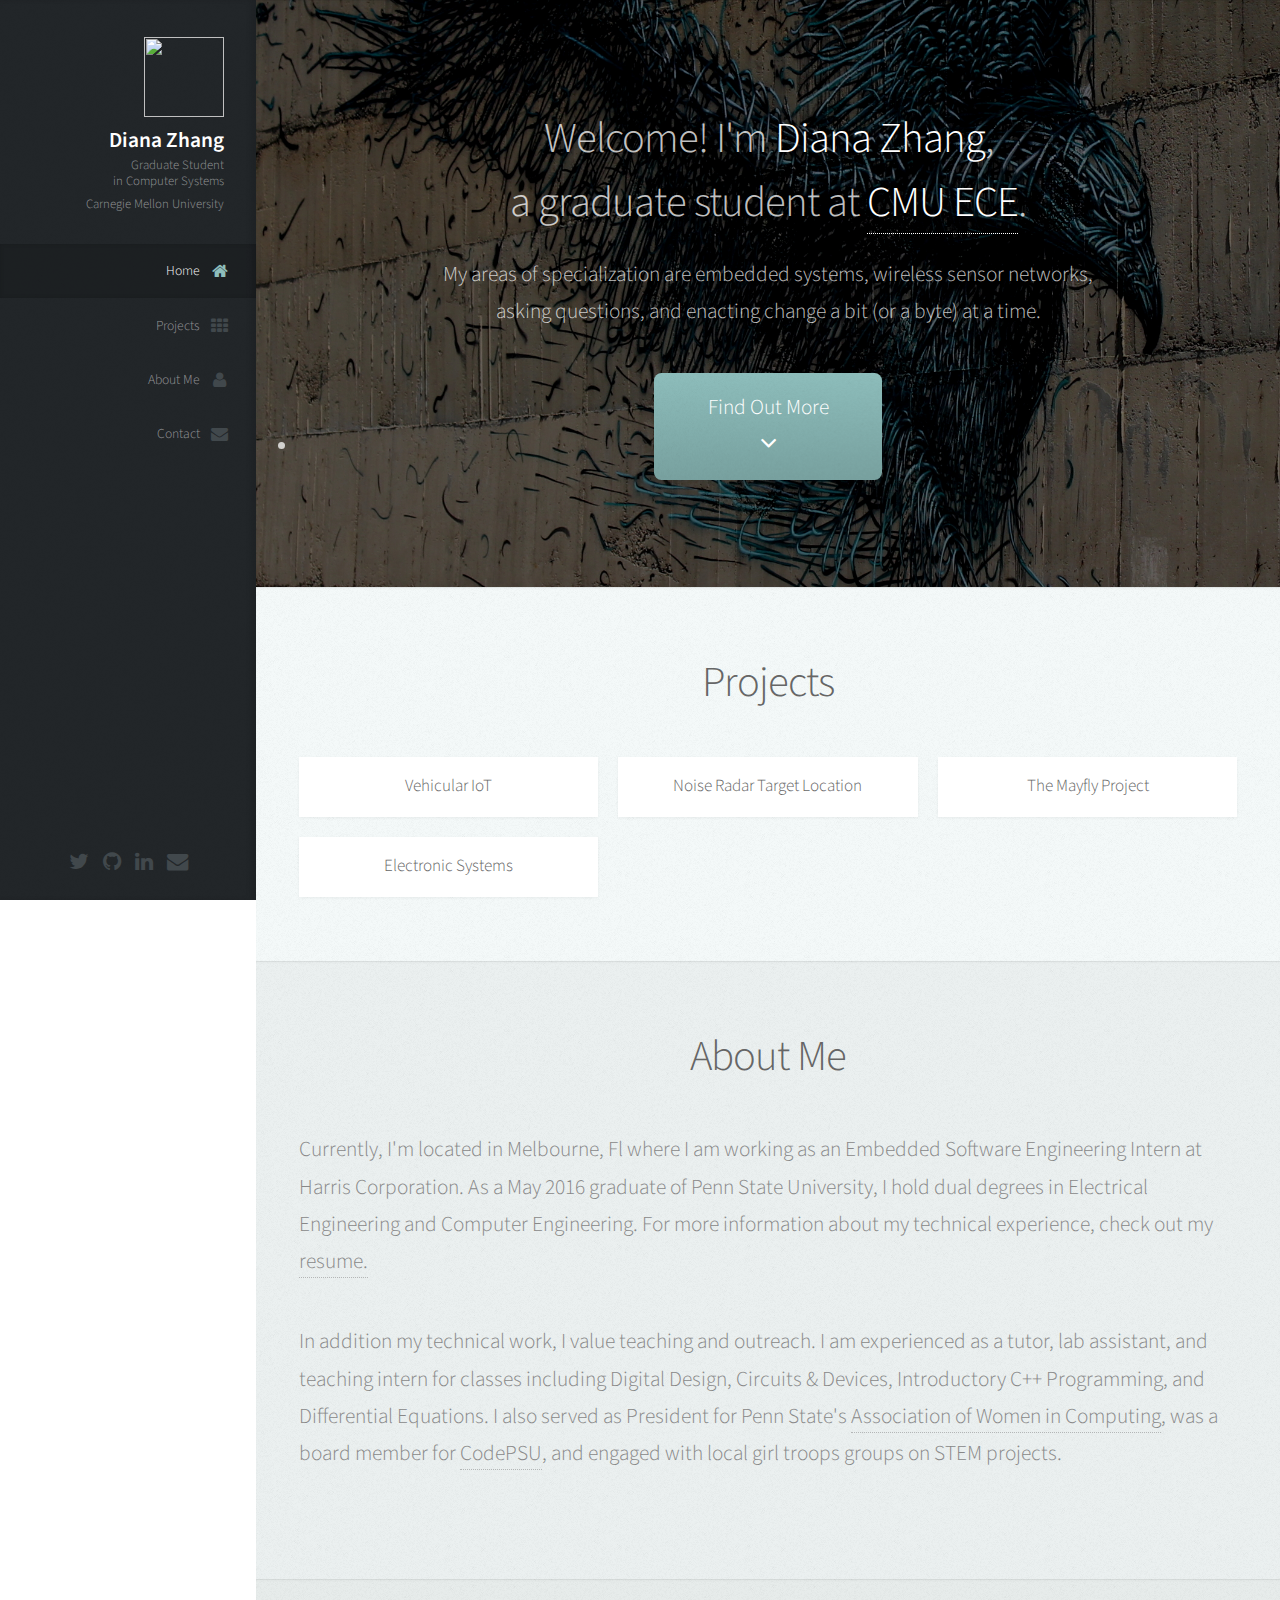
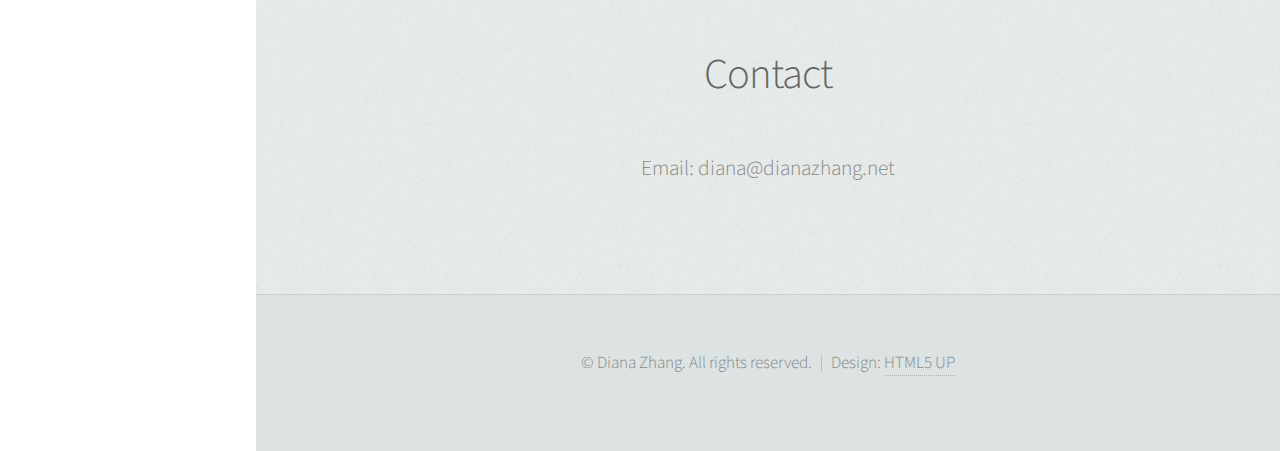
==== index.html @ 949a5dc4 "Left-aligns, fixed project menu bug." ====
<!DOCTYPE HTML>
<!--
	Prologue by HTML5 UP
	html5up.net | @n33co
	Free for personal and commercial use under the CCA 3.0 license (html5up.net/license)
-->
<html>
	<head>
		<title>Diana Zhang</title>
		<meta charset="utf-8" />
		<meta name="viewport" content="width=device-width, initial-scale=1" />
		<!--[if lte IE 8]><script src="assets/js/ie/html5shiv.js"></script><![endif]-->
		<link rel="stylesheet" href="assets/css/main.css" />
        <link rel='shortcut icon' href='favicon.ico' type='image/x-icon'/ >
		<!--[if lte IE 8]><link rel="stylesheet" href="assets/css/ie8.css" /><![endif]-->
		<!--[if lte IE 9]><link rel="stylesheet" href="assets/css/ie9.css" /><![endif]-->
	</head>
	<body>

		<!-- Header -->
			<div id="header">

				<div class="top">

					<!-- Logo -->
						<div id="logo">
							<span class="image avatar80"><img src="https://dl.dropboxusercontent.com/s/f0fou4e1k6vtm6d/      
                                avatar.png?dl=0" alt="" /></span>
							<h1 id="title">Diana Zhang</h1>
							<p>Graduate Student<br>in Computer Systems</p>
                            <p>Carnegie Mellon University</p>
						</div>

					<!-- Nav -->
						<nav id="nav">
							<!--

								Prologue's nav expects links in one of two formats:

								1. Hash link (scrolls to a different section within the page)

								   <li><a href="#foobar" id="foobar-link" class="icon fa-whatever-icon-you-want skel-layers-ignoreHref"><span class="label">Foobar</span></a></li>

								2. Standard link (sends the user to another page/site)

								   <li><a href="http://foobar.tld" id="foobar-link" class="icon fa-whatever-icon-you-want"><span class="label">Foobar</span></a></li>

							-->
							<ul>
								<li><a href="#top" id="top-link" class="skel-layers-ignoreHref">
                                    <span class="icon fa-home">Home</span></a></li>
								<li><a href="#projects" id="projects-link" class="skel-layers-ignoreHref">
                                    <span class="icon fa-th">Projects</span></a></li>
								<li><a href="#about" id="about-link" class="skel-layers-ignoreHref">
                                    <span class="icon fa-user">About Me</span></a></li>
								<li><a href="#contact" id="contact-link" class="skel-layers-ignoreHref">
                                    <span class="icon fa-envelope">Contact</span></a></li>
							</ul>
						</nav>

				</div>

				<div class="bottom">

					<!-- Social Icons -->
						<ul class="icons">
							<li><a href="https://twitter.com/zhangnette" class="icon fa-twitter">
                                <span class="label">Twitter</span></a></li>
							<li><a href="https://github.com/d95zhang" class="icon fa-github">
                                <span class="label">Github</span></a></li>
                            <li><a href="https://www.linkedin.com/in/diana-zhang-32b23068" class="icon fa-linkedin">
                                <span class="label">LinkedIn</span></a></li>
							<li><a href="mailto:diana@dianazhang.net" class="icon fa-envelope">
                                <span class="label">Email</span></a></li>
						</ul>

				</div>

			</div>

		<!-- Main -->
			<div id="main">

				<!-- Intro -->
					<section id="top" class="one dark cover">
						<div class="container">

							<header>
								<h2 class="alt">Welcome! I'm <strong>Diana Zhang</strong>,<br>
                                a graduate student at <a href="http://www.ece.cmu.edu/">CMU ECE</a>.</h2>
								<p>My areas of specialization are embedded systems, wireless sensor networks,<br>
                                asking questions, and enacting change a bit (or a byte) at a time.</p>
							</header>

							<footer>
								<li>
								<a href="#projects" class="button scrolly">Find Out More <br> <span class="icon fa-angle-down">
                                            </span> </a>
							</footer>

						</div>
					</section>

				<!-- Portfolio -->
					<section id="projects" class="two">
						<div class="container">

							<header>
								<h2>Projects</h2>
							</header>

							<div class="row">
								<div class="4u 12u$(mobile)">
									<article class="item">
										<a href="projects.html#VehicularIoT" class="image fit">
                                        <img src="https://dl.dropboxusercontent.com/s/acq4bq9bpv6w75b/luxury-black-car.jpg?dl=0" 
                                            alt="" /></a>
										<header>
											<h3>Vehicular IoT</h3>
										</header>
									</article>
									<article class="item">
										<a href="projects.html#ElecSystems" class="image fit">
                                        <img src="https://dl.dropboxusercontent.com/s/0jbxux5ge0t4c4t/computer-electronics.jpg?dl=0" 
                                            alt="" /></a>
										<header>
											<h3>Electronic Systems</h3>
										</header>
									</article>
								</div>
								<div class="4u 12u$(mobile)">
									<article class="item">
										<a href="projects.html#Radar" class="image fit">
                                        <img src="https://dl.dropboxusercontent.com/s/670x7xo3cf5ruzh/MIMO.PNG?dl=0" alt="" /></a>
										<header>
											<h3>Noise Radar Target Location</h3>
										</header>
									</article>
								</div>
								<div class="4u 12u$(mobile)">
									<article class="item">
										<a href="projects.html#Mayfly" class="image fit">
                                        <img src="https://dl.dropboxusercontent.com/s/jh57dhvp9ydpqen/MayflyBoard.png?dl=0" alt="" />
                                        </a>
										<header>
											<h3>The Mayfly Project</h3>
										</header>
									</article>
								</div>
							</div>

						</div>
					</section>

				<!-- About Me -->
					<section id="about" class="three">
						<div class="container">

							<header>
								<h2>About Me</h2>
							</header>

                            <!---a class="image featured" for full-sized image--->
							<img src="https://dl.dropboxusercontent.com/s/x7k61qcnso31v6y/P8.jpg?dl=0" alt="" 
                                witdth = "50%" align="right" style="PADDING-LEFT: 25px" style="PADDING-BOTTOM: 25px"/>

							<p align = "left">Currently, I'm located in Melbourne, Fl where I am working as an Embedded Software 
                                Engineering Intern at Harris Corporation. As a May 2016 graduate of Penn State University,
                                I hold dual degrees in Electrical Engineering and Computer Engineering. For more 
                                information about my technical experience, check out my 
                                <a href="resume.pdf"> resume. </a></p>

                            <p align = "left">In addition my technical work, I value teaching and outreach. I am experienced as
                                a tutor, lab assistant, and teaching intern for classes including Digital Design, 
                                Circuits & Devices, Introductory C++ Programming, and Differential Equations. I also
                                served as President for Penn State's <a href = "http://awc.cse.psu.edu/">Association of 
                                Women in Computing</a>, was a board member for <a href="http://codepsu.com/">CodePSU</a>, 
                                and engaged with local girl troops groups on STEM projects. </p>

						</div>
					</section>

				<!-- Contact -->
					<section id="contact" class="four">
						<div class="container">

							<header>
								<h2>Contact</h2>
							</header>

							<p>Email: diana@dianazhang.net

						</div>
					</section>

			</div>

		<!-- Footer -->
			<div id="footer">

				<!-- Copyright -->
					<ul class="copyright">
						<li>&copy; Diana Zhang. All rights reserved.</li><li>Design: <a href="http://html5up.net">HTML5 UP</a></li>
					</ul>

			</div>

		<!-- Scripts -->
			<script src="assets/js/jquery.min.js"></script>
			<script src="assets/js/jquery.scrolly.min.js"></script>
			<script src="assets/js/jquery.scrollzer.min.js"></script>
			<script src="assets/js/skel.min.js"></script>
			<script src="assets/js/util.js"></script>
			<!--[if lte IE 8]><script src="assets/js/ie/respond.min.js"></script><![endif]-->
			<script src="assets/js/main.js"></script>

	</body>
</html>
---- assets/css/main.css ----
@import url("font-awesome.min.css");
@import url("http://fonts.googleapis.com/css?family=Source+Sans+Pro:300,300italic,400,600");

/*
	Prologue by HTML5 UP
	html5up.net | @n33co
	Free for personal and commercial use under the CCA 3.0 license (html5up.net/license)
*/

/* Reset */

	html, body, div, span, applet, object, iframe, h1, h2, h3, h4, h5, h6, p, blockquote, pre, a, abbr, acronym, address, big, cite, code, del, dfn, em, img, ins, kbd, q, s, samp, small, strike, strong, sub, sup, tt, var, b, u, i, center, dl, dt, dd, ol, ul, li, fieldset, form, label, legend, table, caption, tbody, tfoot, thead, tr, th, td, article, aside, canvas, details, embed, figure, figcaption, footer, header, hgroup, menu, nav, output, ruby, section, summary, time, mark, audio, video {
		margin: 0;
		padding: 0;
		border: 0;
		font-size: 100%;
		font: inherit;
		vertical-align: baseline;
	}

	article, aside, details, figcaption, figure, footer, header, hgroup, menu, nav, section {
		display: block;
	}

	body {
		line-height: 1;
	}

	ol, ul {
		list-style: none;
	}

	blockquote, q {
		quotes: none;
	}

	blockquote:before, blockquote:after, q:before, q:after {
		content: '';
		content: none;
	}

	table {
		border-collapse: collapse;
		border-spacing: 0;
	}

	body {
		-webkit-text-size-adjust: none;
	}

/* Box Model */

	*, *:before, *:after {
		-moz-box-sizing: border-box;
		-webkit-box-sizing: border-box;
		box-sizing: border-box;
	}

/* Containers */

	.container {
		margin-left: auto;
		margin-right: auto;
	}

	.container.\31 25\25 {
		width: 100%;
		max-width: 1750px;
		min-width: 1400px;
	}

	.container.\37 5\25 {
		width: 1050px;
	}

	.container.\35 0\25 {
		width: 700px;
	}

	.container.\32 5\25 {
		width: 350px;
	}

	.container {
		width: 1400px;
	}

	@media screen and (min-width: 961px) and (max-width: 1880px) {

		.container.\31 25\25 {
			width: 100%;
			max-width: 1500px;
			min-width: 1200px;
		}

		.container.\37 5\25 {
			width: 900px;
		}

		.container.\35 0\25 {
			width: 600px;
		}

		.container.\32 5\25 {
			width: 300px;
		}

		.container {
			width: 1200px;
		}

	}

	@media screen and (min-width: 961px) and (max-width: 1620px) {

		.container.\31 25\25 {
			width: 100%;
			max-width: 1200px;
			min-width: 960px;
		}

		.container.\37 5\25 {
			width: 720px;
		}

		.container.\35 0\25 {
			width: 480px;
		}

		.container.\32 5\25 {
			width: 240px;
		}

		.container {
			width: 960px;
		}

	}

	@media screen and (min-width: 961px) and (max-width: 1320px) {

		.container.\31 25\25 {
			width: 100%;
			max-width: 125%;
			min-width: 100%;
		}

		.container.\37 5\25 {
			width: 75%;
		}

		.container.\35 0\25 {
			width: 50%;
		}

		.container.\32 5\25 {
			width: 25%;
		}

		.container {
			width: 100%;
		}

	}

	@media screen and (max-width: 960px) {

		.container.\31 25\25 {
			width: 100%;
			max-width: 125%;
			min-width: 100%;
		}

		.container.\37 5\25 {
			width: 75%;
		}

		.container.\35 0\25 {
			width: 50%;
		}

		.container.\32 5\25 {
			width: 25%;
		}

		.container {
			width: 100%;
		}

	}

	@media screen and (max-width: 736px) {

		.container.\31 25\25 {
			width: 100%;
			max-width: 125%;
			min-width: 100%;
		}

		.container.\37 5\25 {
			width: 75%;
		}

		.container.\35 0\25 {
			width: 50%;
		}

		.container.\32 5\25 {
			width: 25%;
		}

		.container {
			width: 100% !important;
		}

	}

/* Grid */

	.row {
		border-bottom: solid 1px transparent;
		-moz-box-sizing: border-box;
		-webkit-box-sizing: border-box;
		box-sizing: border-box;
	}

	.row > * {
		float: left;
		-moz-box-sizing: border-box;
		-webkit-box-sizing: border-box;
		box-sizing: border-box;
	}

	.row:after, .row:before {
		content: '';
		display: block;
		clear: both;
		height: 0;
	}

	.row.uniform > * > :first-child {
		margin-top: 0;
	}

	.row.uniform > * > :last-child {
		margin-bottom: 0;
	}

	.row.\30 \25 > * {
		padding: 0px 0 0 0px;
	}

	.row.\30 \25 {
		margin: 0px 0 -1px 0px;
	}

	.row.uniform.\30 \25 > * {
		padding: 0px 0 0 0px;
	}

	.row.uniform.\30 \25 {
		margin: 0px 0 -1px 0px;
	}

	.row > * {
		padding: 40px 0 0 40px;
	}

	.row {
		margin: -40px 0 -1px -40px;
	}

	.row.uniform > * {
		padding: 40px 0 0 40px;
	}

	.row.uniform {
		margin: -40px 0 -1px -40px;
	}

	.row.\32 00\25 > * {
		padding: 80px 0 0 80px;
	}

	.row.\32 00\25 {
		margin: -80px 0 -1px -80px;
	}

	.row.uniform.\32 00\25 > * {
		padding: 80px 0 0 80px;
	}

	.row.uniform.\32 00\25 {
		margin: -80px 0 -1px -80px;
	}

	.row.\31 50\25 > * {
		padding: 60px 0 0 60px;
	}

	.row.\31 50\25 {
		margin: -60px 0 -1px -60px;
	}

	.row.uniform.\31 50\25 > * {
		padding: 60px 0 0 60px;
	}

	.row.uniform.\31 50\25 {
		margin: -60px 0 -1px -60px;
	}

	.row.\35 0\25 > * {
		padding: 20px 0 0 20px;
	}

	.row.\35 0\25 {
		margin: -20px 0 -1px -20px;
	}

	.row.uniform.\35 0\25 > * {
		padding: 20px 0 0 20px;
	}

	.row.uniform.\35 0\25 {
		margin: -20px 0 -1px -20px;
	}

	.row.\32 5\25 > * {
		padding: 10px 0 0 10px;
	}

	.row.\32 5\25 {
		margin: -10px 0 -1px -10px;
	}

	.row.uniform.\32 5\25 > * {
		padding: 10px 0 0 10px;
	}

	.row.uniform.\32 5\25 {
		margin: -10px 0 -1px -10px;
	}

	.\31 2u, .\31 2u\24 {
		width: 100%;
		clear: none;
		margin-left: 0;
	}

	.\31 1u, .\31 1u\24 {
		width: 91.6666666667%;
		clear: none;
		margin-left: 0;
	}

	.\31 0u, .\31 0u\24 {
		width: 83.3333333333%;
		clear: none;
		margin-left: 0;
	}

	.\39 u, .\39 u\24 {
		width: 75%;
		clear: none;
		margin-left: 0;
	}

	.\38 u, .\38 u\24 {
		width: 66.6666666667%;
		clear: none;
		margin-left: 0;
	}

	.\37 u, .\37 u\24 {
		width: 58.3333333333%;
		clear: none;
		margin-left: 0;
	}

	.\36 u, .\36 u\24 {
		width: 50%;
		clear: none;
		margin-left: 0;
	}

	.\35 u, .\35 u\24 {
		width: 41.6666666667%;
		clear: none;
		margin-left: 0;
	}

	.\34 u, .\34 u\24 {
		width: 33.3333333333%;
		clear: none;
		margin-left: 0;
	}

	.\33 u, .\33 u\24 {
		width: 25%;
		clear: none;
		margin-left: 0;
	}

	.\32 u, .\32 u\24 {
		width: 16.6666666667%;
		clear: none;
		margin-left: 0;
	}

	.\31 u, .\31 u\24 {
		width: 8.3333333333%;
		clear: none;
		margin-left: 0;
	}

	.\31 2u\24 + *,
	.\31 1u\24 + *,
	.\31 0u\24 + *,
	.\39 u\24 + *,
	.\38 u\24 + *,
	.\37 u\24 + *,
	.\36 u\24 + *,
	.\35 u\24 + *,
	.\34 u\24 + *,
	.\33 u\24 + *,
	.\32 u\24 + *,
	.\31 u\24 + * {
		clear: left;
	}

	.\-11u {
		margin-left: 91.66667%;
	}

	.\-10u {
		margin-left: 83.33333%;
	}

	.\-9u {
		margin-left: 75%;
	}

	.\-8u {
		margin-left: 66.66667%;
	}

	.\-7u {
		margin-left: 58.33333%;
	}

	.\-6u {
		margin-left: 50%;
	}

	.\-5u {
		margin-left: 41.66667%;
	}

	.\-4u {
		margin-left: 33.33333%;
	}

	.\-3u {
		margin-left: 25%;
	}

	.\-2u {
		margin-left: 16.66667%;
	}

	.\-1u {
		margin-left: 8.33333%;
	}

	@media screen and (min-width: 961px) and (max-width: 1880px) {

		.row > * {
			padding: 40px 0 0 40px;
		}

		.row {
			margin: -40px 0 -1px -40px;
		}

		.row.uniform > * {
			padding: 40px 0 0 40px;
		}

		.row.uniform {
			margin: -40px 0 -1px -40px;
		}

		.row.\32 00\25 > * {
			padding: 80px 0 0 80px;
		}

		.row.\32 00\25 {
			margin: -80px 0 -1px -80px;
		}

		.row.uniform.\32 00\25 > * {
			padding: 80px 0 0 80px;
		}

		.row.uniform.\32 00\25 {
			margin: -80px 0 -1px -80px;
		}

		.row.\31 50\25 > * {
			padding: 60px 0 0 60px;
		}

		.row.\31 50\25 {
			margin: -60px 0 -1px -60px;
		}

		.row.uniform.\31 50\25 > * {
			padding: 60px 0 0 60px;
		}

		.row.uniform.\31 50\25 {
			margin: -60px 0 -1px -60px;
		}

		.row.\35 0\25 > * {
			padding: 20px 0 0 20px;
		}

		.row.\35 0\25 {
			margin: -20px 0 -1px -20px;
		}

		.row.uniform.\35 0\25 > * {
			padding: 20px 0 0 20px;
		}

		.row.uniform.\35 0\25 {
			margin: -20px 0 -1px -20px;
		}

		.row.\32 5\25 > * {
			padding: 10px 0 0 10px;
		}

		.row.\32 5\25 {
			margin: -10px 0 -1px -10px;
		}

		.row.uniform.\32 5\25 > * {
			padding: 10px 0 0 10px;
		}

		.row.uniform.\32 5\25 {
			margin: -10px 0 -1px -10px;
		}

		.\31 2u\28wide\29, .\31 2u\24\28wide\29 {
			width: 100%;
			clear: none;
			margin-left: 0;
		}

		.\31 1u\28wide\29, .\31 1u\24\28wide\29 {
			width: 91.6666666667%;
			clear: none;
			margin-left: 0;
		}

		.\31 0u\28wide\29, .\31 0u\24\28wide\29 {
			width: 83.3333333333%;
			clear: none;
			margin-left: 0;
		}

		.\39 u\28wide\29, .\39 u\24\28wide\29 {
			width: 75%;
			clear: none;
			margin-left: 0;
		}

		.\38 u\28wide\29, .\38 u\24\28wide\29 {
			width: 66.6666666667%;
			clear: none;
			margin-left: 0;
		}

		.\37 u\28wide\29, .\37 u\24\28wide\29 {
			width: 58.3333333333%;
			clear: none;
			margin-left: 0;
		}

		.\36 u\28wide\29, .\36 u\24\28wide\29 {
			width: 50%;
			clear: none;
			margin-left: 0;
		}

		.\35 u\28wide\29, .\35 u\24\28wide\29 {
			width: 41.6666666667%;
			clear: none;
			margin-left: 0;
		}

		.\34 u\28wide\29, .\34 u\24\28wide\29 {
			width: 33.3333333333%;
			clear: none;
			margin-left: 0;
		}

		.\33 u\28wide\29, .\33 u\24\28wide\29 {
			width: 25%;
			clear: none;
			margin-left: 0;
		}

		.\32 u\28wide\29, .\32 u\24\28wide\29 {
			width: 16.6666666667%;
			clear: none;
			margin-left: 0;
		}

		.\31 u\28wide\29, .\31 u\24\28wide\29 {
			width: 8.3333333333%;
			clear: none;
			margin-left: 0;
		}

		.\31 2u\24\28wide\29 + *,
		.\31 1u\24\28wide\29 + *,
		.\31 0u\24\28wide\29 + *,
		.\39 u\24\28wide\29 + *,
		.\38 u\24\28wide\29 + *,
		.\37 u\24\28wide\29 + *,
		.\36 u\24\28wide\29 + *,
		.\35 u\24\28wide\29 + *,
		.\34 u\24\28wide\29 + *,
		.\33 u\24\28wide\29 + *,
		.\32 u\24\28wide\29 + *,
		.\31 u\24\28wide\29 + * {
			clear: left;
		}

		.\-11u\28wide\29 {
			margin-left: 91.66667%;
		}

		.\-10u\28wide\29 {
			margin-left: 83.33333%;
		}

		.\-9u\28wide\29 {
			margin-left: 75%;
		}

		.\-8u\28wide\29 {
			margin-left: 66.66667%;
		}

		.\-7u\28wide\29 {
			margin-left: 58.33333%;
		}

		.\-6u\28wide\29 {
			margin-left: 50%;
		}

		.\-5u\28wide\29 {
			margin-left: 41.66667%;
		}

		.\-4u\28wide\29 {
			margin-left: 33.33333%;
		}

		.\-3u\28wide\29 {
			margin-left: 25%;
		}

		.\-2u\28wide\29 {
			margin-left: 16.66667%;
		}

		.\-1u\28wide\29 {
			margin-left: 8.33333%;
		}

	}

	@media screen and (min-width: 961px) and (max-width: 1620px) {

		.row > * {
			padding: 40px 0 0 40px;
		}

		.row {
			margin: -40px 0 -1px -40px;
		}

		.row.uniform > * {
			padding: 40px 0 0 40px;
		}

		.row.uniform {
			margin: -40px 0 -1px -40px;
		}

		.row.\32 00\25 > * {
			padding: 80px 0 0 80px;
		}

		.row.\32 00\25 {
			margin: -80px 0 -1px -80px;
		}

		.row.uniform.\32 00\25 > * {
			padding: 80px 0 0 80px;
		}

		.row.uniform.\32 00\25 {
			margin: -80px 0 -1px -80px;
		}

		.row.\31 50\25 > * {
			padding: 60px 0 0 60px;
		}

		.row.\31 50\25 {
			margin: -60px 0 -1px -60px;
		}

		.row.uniform.\31 50\25 > * {
			padding: 60px 0 0 60px;
		}

		.row.uniform.\31 50\25 {
			margin: -60px 0 -1px -60px;
		}

		.row.\35 0\25 > * {
			padding: 20px 0 0 20px;
		}

		.row.\35 0\25 {
			margin: -20px 0 -1px -20px;
		}

		.row.uniform.\35 0\25 > * {
			padding: 20px 0 0 20px;
		}

		.row.uniform.\35 0\25 {
			margin: -20px 0 -1px -20px;
		}

		.row.\32 5\25 > * {
			padding: 10px 0 0 10px;
		}

		.row.\32 5\25 {
			margin: -10px 0 -1px -10px;
		}

		.row.uniform.\32 5\25 > * {
			padding: 10px 0 0 10px;
		}

		.row.uniform.\32 5\25 {
			margin: -10px 0 -1px -10px;
		}

		.\31 2u\28normal\29, .\31 2u\24\28normal\29 {
			width: 100%;
			clear: none;
			margin-left: 0;
		}

		.\31 1u\28normal\29, .\31 1u\24\28normal\29 {
			width: 91.6666666667%;
			clear: none;
			margin-left: 0;
		}

		.\31 0u\28normal\29, .\31 0u\24\28normal\29 {
			width: 83.3333333333%;
			clear: none;
			margin-left: 0;
		}

		.\39 u\28normal\29, .\39 u\24\28normal\29 {
			width: 75%;
			clear: none;
			margin-left: 0;
		}

		.\38 u\28normal\29, .\38 u\24\28normal\29 {
			width: 66.6666666667%;
			clear: none;
			margin-left: 0;
		}

		.\37 u\28normal\29, .\37 u\24\28normal\29 {
			width: 58.3333333333%;
			clear: none;
			margin-left: 0;
		}

		.\36 u\28normal\29, .\36 u\24\28normal\29 {
			width: 50%;
			clear: none;
			margin-left: 0;
		}

		.\35 u\28normal\29, .\35 u\24\28normal\29 {
			width: 41.6666666667%;
			clear: none;
			margin-left: 0;
		}

		.\34 u\28normal\29, .\34 u\24\28normal\29 {
			width: 33.3333333333%;
			clear: none;
			margin-left: 0;
		}

		.\33 u\28normal\29, .\33 u\24\28normal\29 {
			width: 25%;
			clear: none;
			margin-left: 0;
		}

		.\32 u\28normal\29, .\32 u\24\28normal\29 {
			width: 16.6666666667%;
			clear: none;
			margin-left: 0;
		}

		.\31 u\28normal\29, .\31 u\24\28normal\29 {
			width: 8.3333333333%;
			clear: none;
			margin-left: 0;
		}

		.\31 2u\24\28normal\29 + *,
		.\31 1u\24\28normal\29 + *,
		.\31 0u\24\28normal\29 + *,
		.\39 u\24\28normal\29 + *,
		.\38 u\24\28normal\29 + *,
		.\37 u\24\28normal\29 + *,
		.\36 u\24\28normal\29 + *,
		.\35 u\24\28normal\29 + *,
		.\34 u\24\28normal\29 + *,
		.\33 u\24\28normal\29 + *,
		.\32 u\24\28normal\29 + *,
		.\31 u\24\28normal\29 + * {
			clear: left;
		}

		.\-11u\28normal\29 {
			margin-left: 91.66667%;
		}

		.\-10u\28normal\29 {
			margin-left: 83.33333%;
		}

		.\-9u\28normal\29 {
			margin-left: 75%;
		}

		.\-8u\28normal\29 {
			margin-left: 66.66667%;
		}

		.\-7u\28normal\29 {
			margin-left: 58.33333%;
		}

		.\-6u\28normal\29 {
			margin-left: 50%;
		}

		.\-5u\28normal\29 {
			margin-left: 41.66667%;
		}

		.\-4u\28normal\29 {
			margin-left: 33.33333%;
		}

		.\-3u\28normal\29 {
			margin-left: 25%;
		}

		.\-2u\28normal\29 {
			margin-left: 16.66667%;
		}

		.\-1u\28normal\29 {
			margin-left: 8.33333%;
		}

	}

	@media screen and (min-width: 961px) and (max-width: 1320px) {

		.row > * {
			padding: 20px 0 0 20px;
		}

		.row {
			margin: -20px 0 -1px -20px;
		}

		.row.uniform > * {
			padding: 20px 0 0 20px;
		}

		.row.uniform {
			margin: -20px 0 -1px -20px;
		}

		.row.\32 00\25 > * {
			padding: 40px 0 0 40px;
		}

		.row.\32 00\25 {
			margin: -40px 0 -1px -40px;
		}

		.row.uniform.\32 00\25 > * {
			padding: 40px 0 0 40px;
		}

		.row.uniform.\32 00\25 {
			margin: -40px 0 -1px -40px;
		}

		.row.\31 50\25 > * {
			padding: 30px 0 0 30px;
		}

		.row.\31 50\25 {
			margin: -30px 0 -1px -30px;
		}

		.row.uniform.\31 50\25 > * {
			padding: 30px 0 0 30px;
		}

		.row.uniform.\31 50\25 {
			margin: -30px 0 -1px -30px;
		}

		.row.\35 0\25 > * {
			padding: 10px 0 0 10px;
		}

		.row.\35 0\25 {
			margin: -10px 0 -1px -10px;
		}

		.row.uniform.\35 0\25 > * {
			padding: 10px 0 0 10px;
		}

		.row.uniform.\35 0\25 {
			margin: -10px 0 -1px -10px;
		}

		.row.\32 5\25 > * {
			padding: 5px 0 0 5px;
		}

		.row.\32 5\25 {
			margin: -5px 0 -1px -5px;
		}

		.row.uniform.\32 5\25 > * {
			padding: 5px 0 0 5px;
		}

		.row.uniform.\32 5\25 {
			margin: -5px 0 -1px -5px;
		}

		.\31 2u\28narrow\29, .\31 2u\24\28narrow\29 {
			width: 100%;
			clear: none;
			margin-left: 0;
		}

		.\31 1u\28narrow\29, .\31 1u\24\28narrow\29 {
			width: 91.6666666667%;
			clear: none;
			margin-left: 0;
		}

		.\31 0u\28narrow\29, .\31 0u\24\28narrow\29 {
			width: 83.3333333333%;
			clear: none;
			margin-left: 0;
		}

		.\39 u\28narrow\29, .\39 u\24\28narrow\29 {
			width: 75%;
			clear: none;
			margin-left: 0;
		}

		.\38 u\28narrow\29, .\38 u\24\28narrow\29 {
			width: 66.6666666667%;
			clear: none;
			margin-left: 0;
		}

		.\37 u\28narrow\29, .\37 u\24\28narrow\29 {
			width: 58.3333333333%;
			clear: none;
			margin-left: 0;
		}

		.\36 u\28narrow\29, .\36 u\24\28narrow\29 {
			width: 50%;
			clear: none;
			margin-left: 0;
		}

		.\35 u\28narrow\29, .\35 u\24\28narrow\29 {
			width: 41.6666666667%;
			clear: none;
			margin-left: 0;
		}

		.\34 u\28narrow\29, .\34 u\24\28narrow\29 {
			width: 33.3333333333%;
			clear: none;
			margin-left: 0;
		}

		.\33 u\28narrow\29, .\33 u\24\28narrow\29 {
			width: 25%;
			clear: none;
			margin-left: 0;
		}

		.\32 u\28narrow\29, .\32 u\24\28narrow\29 {
			width: 16.6666666667%;
			clear: none;
			margin-left: 0;
		}

		.\31 u\28narrow\29, .\31 u\24\28narrow\29 {
			width: 8.3333333333%;
			clear: none;
			margin-left: 0;
		}

		.\31 2u\24\28narrow\29 + *,
		.\31 1u\24\28narrow\29 + *,
		.\31 0u\24\28narrow\29 + *,
		.\39 u\24\28narrow\29 + *,
		.\38 u\24\28narrow\29 + *,
		.\37 u\24\28narrow\29 + *,
		.\36 u\24\28narrow\29 + *,
		.\35 u\24\28narrow\29 + *,
		.\34 u\24\28narrow\29 + *,
		.\33 u\24\28narrow\29 + *,
		.\32 u\24\28narrow\29 + *,
		.\31 u\24\28narrow\29 + * {
			clear: left;
		}

		.\-11u\28narrow\29 {
			margin-left: 91.66667%;
		}

		.\-10u\28narrow\29 {
			margin-left: 83.33333%;
		}

		.\-9u\28narrow\29 {
			margin-left: 75%;
		}

		.\-8u\28narrow\29 {
			margin-left: 66.66667%;
		}

		.\-7u\28narrow\29 {
			margin-left: 58.33333%;
		}

		.\-6u\28narrow\29 {
			margin-left: 50%;
		}

		.\-5u\28narrow\29 {
			margin-left: 41.66667%;
		}

		.\-4u\28narrow\29 {
			margin-left: 33.33333%;
		}

		.\-3u\28narrow\29 {
			margin-left: 25%;
		}

		.\-2u\28narrow\29 {
			margin-left: 16.66667%;
		}

		.\-1u\28narrow\29 {
			margin-left: 8.33333%;
		}

	}

	@media screen and (max-width: 960px) {

		.row > * {
			padding: 20px 0 0 20px;
		}

		.row {
			margin: -20px 0 -1px -20px;
		}

		.row.uniform > * {
			padding: 20px 0 0 20px;
		}

		.row.uniform {
			margin: -20px 0 -1px -20px;
		}

		.row.\32 00\25 > * {
			padding: 40px 0 0 40px;
		}

		.row.\32 00\25 {
			margin: -40px 0 -1px -40px;
		}

		.row.uniform.\32 00\25 > * {
			padding: 40px 0 0 40px;
		}

		.row.uniform.\32 00\25 {
			margin: -40px 0 -1px -40px;
		}

		.row.\31 50\25 > * {
			padding: 30px 0 0 30px;
		}

		.row.\31 50\25 {
			margin: -30px 0 -1px -30px;
		}

		.row.uniform.\31 50\25 > * {
			padding: 30px 0 0 30px;
		}

		.row.uniform.\31 50\25 {
			margin: -30px 0 -1px -30px;
		}

		.row.\35 0\25 > * {
			padding: 10px 0 0 10px;
		}

		.row.\35 0\25 {
			margin: -10px 0 -1px -10px;
		}

		.row.uniform.\35 0\25 > * {
			padding: 10px 0 0 10px;
		}

		.row.uniform.\35 0\25 {
			margin: -10px 0 -1px -10px;
		}

		.row.\32 5\25 > * {
			padding: 5px 0 0 5px;
		}

		.row.\32 5\25 {
			margin: -5px 0 -1px -5px;
		}

		.row.uniform.\32 5\25 > * {
			padding: 5px 0 0 5px;
		}

		.row.uniform.\32 5\25 {
			margin: -5px 0 -1px -5px;
		}

		.\31 2u\28narrower\29, .\31 2u\24\28narrower\29 {
			width: 100%;
			clear: none;
			margin-left: 0;
		}

		.\31 1u\28narrower\29, .\31 1u\24\28narrower\29 {
			width: 91.6666666667%;
			clear: none;
			margin-left: 0;
		}

		.\31 0u\28narrower\29, .\31 0u\24\28narrower\29 {
			width: 83.3333333333%;
			clear: none;
			margin-left: 0;
		}

		.\39 u\28narrower\29, .\39 u\24\28narrower\29 {
			width: 75%;
			clear: none;
			margin-left: 0;
		}

		.\38 u\28narrower\29, .\38 u\24\28narrower\29 {
			width: 66.6666666667%;
			clear: none;
			margin-left: 0;
		}

		.\37 u\28narrower\29, .\37 u\24\28narrower\29 {
			width: 58.3333333333%;
			clear: none;
			margin-left: 0;
		}

		.\36 u\28narrower\29, .\36 u\24\28narrower\29 {
			width: 50%;
			clear: none;
			margin-left: 0;
		}

		.\35 u\28narrower\29, .\35 u\24\28narrower\29 {
			width: 41.6666666667%;
			clear: none;
			margin-left: 0;
		}

		.\34 u\28narrower\29, .\34 u\24\28narrower\29 {
			width: 33.3333333333%;
			clear: none;
			margin-left: 0;
		}

		.\33 u\28narrower\29, .\33 u\24\28narrower\29 {
			width: 25%;
			clear: none;
			margin-left: 0;
		}

		.\32 u\28narrower\29, .\32 u\24\28narrower\29 {
			width: 16.6666666667%;
			clear: none;
			margin-left: 0;
		}

		.\31 u\28narrower\29, .\31 u\24\28narrower\29 {
			width: 8.3333333333%;
			clear: none;
			margin-left: 0;
		}

		.\31 2u\24\28narrower\29 + *,
		.\31 1u\24\28narrower\29 + *,
		.\31 0u\24\28narrower\29 + *,
		.\39 u\24\28narrower\29 + *,
		.\38 u\24\28narrower\29 + *,
		.\37 u\24\28narrower\29 + *,
		.\36 u\24\28narrower\29 + *,
		.\35 u\24\28narrower\29 + *,
		.\34 u\24\28narrower\29 + *,
		.\33 u\24\28narrower\29 + *,
		.\32 u\24\28narrower\29 + *,
		.\31 u\24\28narrower\29 + * {
			clear: left;
		}

		.\-11u\28narrower\29 {
			margin-left: 91.66667%;
		}

		.\-10u\28narrower\29 {
			margin-left: 83.33333%;
		}

		.\-9u\28narrower\29 {
			margin-left: 75%;
		}

		.\-8u\28narrower\29 {
			margin-left: 66.66667%;
		}

		.\-7u\28narrower\29 {
			margin-left: 58.33333%;
		}

		.\-6u\28narrower\29 {
			margin-left: 50%;
		}

		.\-5u\28narrower\29 {
			margin-left: 41.66667%;
		}

		.\-4u\28narrower\29 {
			margin-left: 33.33333%;
		}

		.\-3u\28narrower\29 {
			margin-left: 25%;
		}

		.\-2u\28narrower\29 {
			margin-left: 16.66667%;
		}

		.\-1u\28narrower\29 {
			margin-left: 8.33333%;
		}

	}

	@media screen and (max-width: 736px) {

		.row > * {
			padding: 20px 0 0 20px;
		}

		.row {
			margin: -20px 0 -1px -20px;
		}

		.row.uniform > * {
			padding: 20px 0 0 20px;
		}

		.row.uniform {
			margin: -20px 0 -1px -20px;
		}

		.row.\32 00\25 > * {
			padding: 40px 0 0 40px;
		}

		.row.\32 00\25 {
			margin: -40px 0 -1px -40px;
		}

		.row.uniform.\32 00\25 > * {
			padding: 40px 0 0 40px;
		}

		.row.uniform.\32 00\25 {
			margin: -40px 0 -1px -40px;
		}

		.row.\31 50\25 > * {
			padding: 30px 0 0 30px;
		}

		.row.\31 50\25 {
			margin: -30px 0 -1px -30px;
		}

		.row.uniform.\31 50\25 > * {
			padding: 30px 0 0 30px;
		}

		.row.uniform.\31 50\25 {
			margin: -30px 0 -1px -30px;
		}

		.row.\35 0\25 > * {
			padding: 10px 0 0 10px;
		}

		.row.\35 0\25 {
			margin: -10px 0 -1px -10px;
		}

		.row.uniform.\35 0\25 > * {
			padding: 10px 0 0 10px;
		}

		.row.uniform.\35 0\25 {
			margin: -10px 0 -1px -10px;
		}

		.row.\32 5\25 > * {
			padding: 5px 0 0 5px;
		}

		.row.\32 5\25 {
			margin: -5px 0 -1px -5px;
		}

		.row.uniform.\32 5\25 > * {
			padding: 5px 0 0 5px;
		}

		.row.uniform.\32 5\25 {
			margin: -5px 0 -1px -5px;
		}

		.\31 2u\28mobile\29, .\31 2u\24\28mobile\29 {
			width: 100%;
			clear: none;
			margin-left: 0;
		}

		.\31 1u\28mobile\29, .\31 1u\24\28mobile\29 {
			width: 91.6666666667%;
			clear: none;
			margin-left: 0;
		}

		.\31 0u\28mobile\29, .\31 0u\24\28mobile\29 {
			width: 83.3333333333%;
			clear: none;
			margin-left: 0;
		}

		.\39 u\28mobile\29, .\39 u\24\28mobile\29 {
			width: 75%;
			clear: none;
			margin-left: 0;
		}

		.\38 u\28mobile\29, .\38 u\24\28mobile\29 {
			width: 66.6666666667%;
			clear: none;
			margin-left: 0;
		}

		.\37 u\28mobile\29, .\37 u\24\28mobile\29 {
			width: 58.3333333333%;
			clear: none;
			margin-left: 0;
		}

		.\36 u\28mobile\29, .\36 u\24\28mobile\29 {
			width: 50%;
			clear: none;
			margin-left: 0;
		}

		.\35 u\28mobile\29, .\35 u\24\28mobile\29 {
			width: 41.6666666667%;
			clear: none;
			margin-left: 0;
		}

		.\34 u\28mobile\29, .\34 u\24\28mobile\29 {
			width: 33.3333333333%;
			clear: none;
			margin-left: 0;
		}

		.\33 u\28mobile\29, .\33 u\24\28mobile\29 {
			width: 25%;
			clear: none;
			margin-left: 0;
		}

		.\32 u\28mobile\29, .\32 u\24\28mobile\29 {
			width: 16.6666666667%;
			clear: none;
			margin-left: 0;
		}

		.\31 u\28mobile\29, .\31 u\24\28mobile\29 {
			width: 8.3333333333%;
			clear: none;
			margin-left: 0;
		}

		.\31 2u\24\28mobile\29 + *,
		.\31 1u\24\28mobile\29 + *,
		.\31 0u\24\28mobile\29 + *,
		.\39 u\24\28mobile\29 + *,
		.\38 u\24\28mobile\29 + *,
		.\37 u\24\28mobile\29 + *,
		.\36 u\24\28mobile\29 + *,
		.\35 u\24\28mobile\29 + *,
		.\34 u\24\28mobile\29 + *,
		.\33 u\24\28mobile\29 + *,
		.\32 u\24\28mobile\29 + *,
		.\31 u\24\28mobile\29 + * {
			clear: left;
		}

		.\-11u\28mobile\29 {
			margin-left: 91.66667%;
		}

		.\-10u\28mobile\29 {
			margin-left: 83.33333%;
		}

		.\-9u\28mobile\29 {
			margin-left: 75%;
		}

		.\-8u\28mobile\29 {
			margin-left: 66.66667%;
		}

		.\-7u\28mobile\29 {
			margin-left: 58.33333%;
		}

		.\-6u\28mobile\29 {
			margin-left: 50%;
		}

		.\-5u\28mobile\29 {
			margin-left: 41.66667%;
		}

		.\-4u\28mobile\29 {
			margin-left: 33.33333%;
		}

		.\-3u\28mobile\29 {
			margin-left: 25%;
		}

		.\-2u\28mobile\29 {
			margin-left: 16.66667%;
		}

		.\-1u\28mobile\29 {
			margin-left: 8.33333%;
		}

	}

/* Basic */

	body {
		background: #fff;
		font-family: 'Source Sans Pro', sans-serif;
		font-size: 19pt;
		font-weight: 300;
		line-height: 1.75em;
		color: #888;
	}

		body.is-loading * {
			-moz-transition: none !important;
			-webkit-transition: none !important;
			-ms-transition: none !important;
			transition: none !important;
			-moz-animation: none !important;
			-webkit-animation: none !important;
			-ms-animation: none !important;
			animation: none !important;
		}

	input, textarea, select {
		font-family: 'Source Sans Pro', sans-serif;
		font-size: 19pt;
		font-weight: 300;
		line-height: 1.75em;
		color: #888;
	}

	h1, h2, h3, h4, h5, h6 {
		font-weight: 300;
		color: #666;
		line-height: 1.5em;
	}

	h1 a, h2 a, h3 a, h4 a, h5 a, h6 a {
		color: inherit;
		text-decoration: none;
	}

		h1 a strong, h2 a strong, h3 a strong, h4 a strong, h5 a strong, h6 a strong {
			color: #333;
		}

	h2 {
		font-size: 2em;
		letter-spacing: -1px;
	}

		h2.alt {
			color: #888;
		}

			h2.alt strong {
				color: #666;
			}

	h3 {
		font-size: 1.5em;
	}

	header {
		margin: 0 0 2em 0;
	}

		header > p {
			margin: 1em 0 0 0;
		}

	footer {
		margin: 2em 0 0 0;
	}

	strong, b {
		font-weight: 300;
		color: #666;
	}

	em, i {
		font-style: italic;
	}

	a {
		text-decoration: none;
		color: inherit;
		border-bottom: dotted 1px rgba(128, 128, 128, 0.5);
		-moz-transition: color 0.35s ease-in-out, border-bottom-color 0.35s ease-in-out;
		-webkit-transition: color 0.35s ease-in-out, border-bottom-color 0.35s ease-in-out;
		-ms-transition: color 0.35s ease-in-out, border-bottom-color 0.35s ease-in-out;
		transition: color 0.35s ease-in-out, border-bottom-color 0.35s ease-in-out;
		outline: 0;
	}

		a:hover {
			color: #8ebebc;
			border-bottom-color: rgba(255, 255, 255, 0);
		}

	sub {
		position: relative;
		top: 0.5em;
		font-size: 0.8em;
	}

	sup {
		position: relative;
		top: -0.5em;
		font-size: 0.8em;
	}

	hr {
		border: 0;
		border-top: solid 1px #ddd;
	}

	blockquote {
		border-left: solid 0.5em #ddd;
		padding: 1em 0 1em 2em;
		font-style: italic;
	}

	p, ul, ol, dl, table {
		margin-bottom: 2em;
	}

	br.clear {
		clear: both;
	}

/* Sections/Article */

	section, article {
		margin-bottom: 3em;
	}

		section > :last-child,
		section > .container, section:last-child, article > :last-child,
		article > .container, article:last-child {
			margin-bottom: 0;
		}

		.row > section, .row > article {
			margin-bottom: 0;
		}

/* Image */

	.image {
		display: inline-block;
		border: 0;
	}

		.image img {
			display: block;
			width: 100%;
		}

		.image.avatar80 {
			width: 80px;
			height: 80px;
			background: rgba(255,255,255,0);
		}

			.image.avatar80 img {
				width: 80px;
				height: 80px;
			}

		.image.fit {
			display: block;
			width: 100%;
		}

		.image.featured {
			display: block;
			width: 100%;
			margin: 0 0 2em 0;
		}

		.image.left {
			float: left;
			margin: 0 2em 2em 0;
		}

		.image.centered {
			display: block;
			margin: 0 0 2em 0;
		}

			.image.centered img {
				margin: 0 auto;
				width: auto;
			}

/* List */

	ul.default {
		list-style: disc;
		padding-left: 1em;
	}

		ul.default li {
			padding-left: 0.5em;
		}

	ul.icons {
		cursor: default;
	}

		ul.icons li {
			display: inline-block;
		}

		ul.icons a {
			display: inline-block;
			width: 2em;
			height: 2em;
			line-height: 2em;
			text-align: center;
			border: 0;
		}

	ol.default {
		list-style: decimal;
		padding-left: 1.25em;
	}

		ol.default li {
			padding-left: 0.25em;
		}

/* Form */

	form label {
		display: block;
		text-align: left;
		margin-bottom: 0.5em;
	}

	form input[type="text"],
	form input[type="email"],
	form input[type="password"],
	form select,
	form textarea {
		position: relative;
		-webkit-appearance: none;
		display: block;
		border: 0;
		outline: 0;
		background: #fff;
		background: rgba(255, 255, 255, 0.75);
		width: 100%;
		border-radius: 0.35em;
		padding: 0.75em 1em 0.75em 1em;
		box-shadow: inset 0 0.1em 0.1em 0 rgba(0, 0, 0, 0.05);
		border: solid 1px rgba(0, 0, 0, 0.15);
		-moz-transition: all 0.35s ease-in-out;
		-webkit-transition: all 0.35s ease-in-out;
		-ms-transition: all 0.35s ease-in-out;
		transition: all 0.35s ease-in-out;
	}

		form input[type="text"]:focus,
		form input[type="email"]:focus,
		form input[type="password"]:focus,
		form select:focus,
		form textarea:focus {
			box-shadow: 0 0 2px 1px #8ebebc;
			background: #fff;
		}

	form input[type="text"],
	form input[type="email"],
	form input[type="password"],
	form select {
		line-height: 1.25em;
	}

	form textarea {
		min-height: 14em;
	}

	form .formerize-placeholder {
		color: #555 !important;
	}

	form ::-webkit-input-placeholder {
		color: #555 !important;
	}

	form :-moz-placeholder {
		color: #555 !important;
	}

	form ::-moz-placeholder {
		color: #555 !important;
	}

	form :-ms-input-placeholder {
		color: #555 !important;
	}

	form ::-moz-focus-inner {
		border: 0;
	}

/* Table */

	table {
		width: 100%;
	}

		table.default {
			width: 100%;
			text-align: left;
		}

			table.default tbody tr:nth-child(2n+2) {
				background: #f4f4f4;
			}

			table.default td {
				padding: 0.5em 1em 0.5em 1em;
			}

			table.default th {
				text-align: left;
				padding: 0.5em 1em 0.5em 1em;
				color: #fff;
				background: #222729 url("images/overlay.png");
			}

			table.default thead {
				background: #444;
				color: #fff;
			}

			table.default tfoot {
				background: #eee;
			}

/* Button */

	input[type="button"],
	input[type="submit"],
	input[type="reset"],
	button,
	.button {
		position: relative;
		display: inline-block;
		border-radius: 0.35em;
		color: #fff !important;
		text-decoration: none;
		padding: 0.75em 2.5em 0.75em 2.5em;
		background-color: #8ebebc;
		border: 0;
		cursor: pointer;
		background-image: -moz-linear-gradient(top, rgba(0, 0, 0, 0), rgba(0, 0, 0, 0.15)), url("images/overlay.png");
		background-image: -webkit-linear-gradient(top, rgba(0, 0, 0, 0), rgba(0, 0, 0, 0.15)), url("images/overlay.png");
		background-image: -ms-linear-gradient(top, rgba(0, 0, 0, 0), rgba(0, 0, 0, 0.15)), url("images/overlay.png");
		background-image: linear-gradient(top, rgba(0, 0, 0, 0), rgba(0, 0, 0, 0.15)), url("images/overlay.png");
		-moz-transition: background-color 0.35s ease-in-out;
		-webkit-transition: background-color 0.35s ease-in-out;
		-ms-transition: background-color 0.35s ease-in-out;
		transition: background-color 0.35s ease-in-out;
	}

		input[type="button"]:hover,
		input[type="submit"]:hover,
		input[type="reset"]:hover,
		button:hover,
		.button:hover {
			background-color: #9ececc;
		}

		input[type="button"]:active,
		input[type="submit"]:active,
		input[type="reset"]:active,
		button:active,
		.button:active {
			background-color: #7eaeac;
		}

/* Item */

	.item {
		box-shadow: 0 0.05em 0.15em 0 rgba(0, 0, 0, 0.05);
		margin-bottom: 40px;
	}

		.item header {
			background: #fff;
			margin: 0;
			padding: 1em 0 1em 0;
			font-size: 0.8em;
		}

			.item header h3 {
				font-size: 1em;
			}

/* Icons */

	.icon {
		text-decoration: none;
	}

		.icon:before {
			display: inline-block;
			font-family: FontAwesome;
			font-size: 1.25em;
			text-decoration: none;
			font-style: normal;
			font-weight: normal;
			line-height: 1;
			-webkit-font-smoothing: antialiased;
			-moz-osx-font-smoothing: grayscale;
		}

		.icon > .label {
			display: none;
		}

/* Header */

	#header {
		position: fixed;
		top: 0;
		left: 0;
		width: 375px;
		height: 100%;
		color: #fff;
		background: #222629 url("images/overlay.png");
		box-shadow: inset -0.25em 0 0.25em 0 rgba(0, 0, 0, 0.1);
		text-align: right;
	}

		#header .top {
			position: absolute;
			left: 0;
			top: 0;
			width: 100%;
		}

		#header .bottom {
			position: absolute;
			left: 0;
			bottom: 0;
			width: 100%;
		}

		#header .icons {
			font-size: 0.8em;
			margin: 0 0 1em 0;
			text-align: center;
		}

			#header .icons a {
				color: #41484c;
				-moz-transition: color 0.35s ease-in-out;
				-webkit-transition: color 0.35s ease-in-out;
				-ms-transition: color 0.35s ease-in-out;
				transition: color 0.35s ease-in-out;
			}

				#header .icons a:hover {
					color: #fff;
				}

	#logo {
		position: relative;
		margin: 1.75em 1.5em 1.5em 1.5em;
		min-height: 48px;
		cursor: default;
	}

		#logo h1 {
			position: relative;
			color: #fff;
			font-weight: 600;
			font-size: 1em;
			line-height: 1em;
		}

		#logo p {
			position: relative;
			display: block;
			font-size: 0.6em;
			color: rgba(255, 255, 255, 0.5);
			line-height: 1.25em;
			margin: 0.5em 0 0 0;
		}

		#logo .image {
			position: absolute;
			left: 0;
			top: 0;
		}

	#nav ul li a {
		display: block;
		padding: 0.5em 1.5em 0.5em 1.5em;
		color: rgba(255, 255, 255, 0.5);
		text-decoration: none;
		outline: 0;
		border: 0;
		-moz-transition: none;
		-webkit-transition: none;
		-ms-transition: none;
		transition: none;
	}

		#nav ul li a span {
			position: relative;
			display: block;
			font-size: 0.8em;
		}

			#nav ul li a span:before {
				position: absolute;
				left: 0;
				color: #41484c;
				text-align: center;
				width: 1.25em;
				line-height: 1.75em;
			}

		#nav ul li a.active {
			background: rgba(0, 0, 0, 0.15);
			box-shadow: inset 0 0 0.25em 0 rgba(0, 0, 0, 0.125);
			color: #fff;
		}

			#nav ul li a.active span:before {
				color: #8ebebc;
			}

/* Footer */

	#footer {
		margin-left: 375px;
		text-align: center;
		background-color: #dce3e2;
		padding: 3em 0 4em 0;
		box-shadow: inset 0 1px 0 0 rgba(0, 0, 0, 0.05), inset 0 0.1em 0.1em 0 rgba(0, 0, 0, 0.025);
		font-size: 0.8em;
	}

		#footer .copyright {
			cursor: default;
			margin: 0;
		}

			#footer .copyright li {
				display: inline-block;
				line-height: 1em;
				border-left: solid 1px rgba(128, 128, 128, 0.35);
				padding: 0 0 0 0.5em;
				margin: 0 0 0 0.5em;
			}

				#footer .copyright li:first-child {
					border-left: 0;
					padding-left: 0;
					margin-left: 0;
				}

/* Main */

	#main {
		margin-left: 375px;
	}

		#main > section {
			margin: 0;
			overflow: hidden;
			padding: 4em 0;
			box-shadow: inset 0 1px 0 0 rgba(0, 0, 0, 0.05), inset 0 0.1em 0.1em 0 rgba(0, 0, 0, 0.025);
			text-align: center;
			background-image: url("images/overlay.png");
		}

			#main > section.dark {
				color: #ddd;
				color: rgba(255, 255, 255, 0.75);
			}

				#main > section.dark h2, #main > section.dark h3, #main > section.dark h4, #main > section.dark h5, #main > section.dark h6 {
					color: inherit;
				}

				#main > section.dark strong {
					color: #fff;
					border-color: inherit;
				}

				#main > section.dark a {
					color: #fff;
					border-color: inherit;
				}

					#main > section.dark a:hover {
						border-bottom-color: rgba(255, 255, 255, 0);
					}

			#main > section.cover {
				padding: 6em 0;
				background-size: cover;
				background-position: center center;
			}

			#main > section.one {
				background-color: #81918E;
				background-image: url("../../images/banner.jpg");
			}

			#main > section.two {
				background-color: #f5fafa;
			}

			#main > section.three {
				background-color: #ecf1f1;
			}

			#main > section.four {
				background-color: #e8edec;
			}

/* Wide */

	@media screen and (min-width: 961px) and (max-width: 1880px) {

		/* Basic */

			body, input, textarea, select {
				font-size: 17pt;
			}

		/* Header */

			#header {
				width: 300px;
			}

		/* Footer */

			#footer {
				margin-left: 300px;
			}

		/* Main */

			#main {
				margin-left: 300px;
			}

	}

/* Normal */

	@media screen and (min-width: 961px) and (max-width: 1620px) {

		/* Main */

			#main > section {
				padding: 3em 0;
			}

			#main section.cover {
				padding: 5em 0;
			}

	}

/* Narrow */

	@media screen and (min-width: 961px) and (max-width: 1320px) {

		/* Basic */

			body, input, textarea, select {
				font-size: 16pt;
			}

			.container {
				padding: 0 2em 0 2em;
			}

		/* List */

			ul.icons li a {
				width: 1.75em;
			}

		/* Item */

			.item {
				margin-bottom: 20px;
			}

		/* Header */

			#header {
				width: 20%;
			}

			#logo .image {
				position: relative;
				margin: 0 0 0.5em 0;
			}

			#nav ul li a {
				font-size: 0.8em;
				padding-top: 0.5em;
				padding-bottom: 0.5em;
			}

				#nav ul li a span {
					padding-right: 2.25em;
				}

					#nav ul li a span:before {
						left: 100%;
						margin-left: -1.25em;
						line-height: 2.25em;
					}

		/* Footer */

			#footer {
				margin-left: 20%;
			}

		/* Main */

			#main {
				margin-left: 20%;
			}

	}

/* Narrower */

	#headerToggle {
		display: none;
	}

	@media screen and (max-width: 960px) {

		/* Basic */

			html, body {
				overflow-x: hidden;
			}

			body, input, textarea, select {
				font-size: 16pt;
			}

			header br {
				display: none;
			}

			.container {
				padding: 0 2em 0 2em;
			}

		/* Item */

			.item {
				margin-bottom: 15px;
			}

		/* List */

			ul.icons a {
				width: 1.75em;
				font-size: 1.25em;
			}

		/* Header */

			#header {
				-moz-backface-visibility: hidden;
				-webkit-backface-visibility: hidden;
				-ms-backface-visibility: hidden;
				backface-visibility: hidden;
				-moz-transform: translateX(-275px);
				-webkit-transform: translateX(-275px);
				-ms-transform: translateX(-275px);
				transform: translateX(-275px);
				-moz-transition: -moz-transform 0.5s ease;
				-webkit-transition: -webkit-transform 0.5s ease;
				-ms-transition: -ms-transform 0.5s ease;
				transition: transform 0.5s ease;
				display: block;
				height: 100%;
				left: 0;
				overflow-y: auto;
				position: fixed;
				top: 0;
				width: 275px;
				z-index: 10002;
				width: 275px;
				background: #222729 url("images/overlay.png");
				box-shadow: inset -0.25em 0 0.25em 0 rgba(0, 0, 0, 0.125);
			}

				#header .top {
					position: relative;
				}

				#header .bottom {
					border-top: solid 1px rgba(255, 255, 255, 0.05);
					box-shadow: 0 -1px 0 0 rgba(0, 0, 0, 0.15);
					padding-top: 2em;
					margin-top: 1em;
					position: relative;
				}

			#logo {
				margin: 1.5em 1.25em 1.25em 1.25em;
			}

			#nav ul li a {
				padding: 0.5em 1.25em 0.5em 1.25em;
			}

			#headerToggle {
				-moz-backface-visibility: hidden;
				-webkit-backface-visibility: hidden;
				-ms-backface-visibility: hidden;
				backface-visibility: hidden;
				-moz-transition: -moz-transform 0.5s ease;
				-webkit-transition: -webkit-transform 0.5s ease;
				-ms-transition: -ms-transform 0.5s ease;
				transition: transform 0.5s ease;
				display: block;
				height: 2.25em;
				left: 0;
				position: fixed;
				top: 0;
				width: 3.25em;
				z-index: 10001;
			}

				#headerToggle .toggle {
					position: absolute;
					left: 0;
					top: 0;
					width: 100%;
					height: 100%;
					outline: 0;
					border: 0;
				}

					#headerToggle .toggle:before {
						font-family: FontAwesome;
						text-decoration: none;
						font-style: normal;
						font-weight: normal;
						-webkit-font-smoothing: antialiased;
						-moz-osx-font-smoothing: grayscale;
						content: '\f0c9';
						color: #fff;
						font-size: 18px;
						line-height: 2.25em;
						background: rgba(128, 136, 144, 0.5);
						border-radius: 0.35em;
						text-align: center;
						position: absolute;
						left: 0.5em;
						top: 0.5em;
						display: block;
						width: 3.25em;
						height: 2.25em;
						line-height: 2.25em;
					}

			body.header-visible #main {
				-moz-transform: translateX(275px);
				-webkit-transform: translateX(275px);
				-ms-transform: translateX(275px);
				transform: translateX(275px);
			}

			body.header-visible #headerToggle {
				-moz-transform: translateX(275px);
				-webkit-transform: translateX(275px);
				-ms-transform: translateX(275px);
				transform: translateX(275px);
			}

			body.header-visible #header {
				-moz-transform: translateX(0);
				-webkit-transform: translateX(0);
				-ms-transform: translateX(0);
				transform: translateX(0);
			}

		/* Footer */

			#footer {
				margin-left: 0;
			}

		/* Main */

			#main {
				-moz-backface-visibility: hidden;
				-webkit-backface-visibility: hidden;
				-ms-backface-visibility: hidden;
				backface-visibility: hidden;
				-moz-transition: -moz-transform 0.5s ease;
				-webkit-transition: -webkit-transform 0.5s ease;
				-ms-transition: -ms-transform 0.5s ease;
				transition: transform 0.5s ease;
				padding-bottom: 1px;
				margin-left: 0;
			}

				#main > section {
					padding: 3em 0;
				}

				#main section.cover {
					padding: 4em 0;
				}

	}

/* Mobile */

	@media screen and (max-width: 736px) {

		/* Basic */

			body, input, textarea, select {
				font-size: 14pt;
			}

			h2 {
				font-size: 1.5em;
				letter-spacing: 0;
				font-weight: 300;
			}

			.container {
				padding: 0 15px 0 15px;
			}

		/* List */

			ul.icons a {
				width: 1.75em;
				font-size: 1.5em;
			}

		/* Main */

			#main > section {
				padding: 2em 0;
			}

			#main section.cover {
				padding: 4em 0em;
			}

				#main section.cover header {
					padding: 0 1em;
				}

		/* Footer */

			#footer .copyright li {
				display: block;
				line-height: 1.25em;
				border: 0;
				padding: 0;
				margin: 1em 0 0 0;
			}

				#footer .copyright li:first-child {
					margin-top: 0;
				}

	}
---- assets/css/ie8.css ----
/*
	Prologue by HTML5 UP
	html5up.net | @n33co
	Free for personal and commercial use under the CCA 3.0 license (html5up.net/license)
*/

/* Section/Article */

	section > .last-child, section.last-child, article > .last-child, article.last-child {
		margin-bottom: 0;
	}

/* Form */

	form input[type="text"],
	form input[type="email"],
	form input[type="password"],
	form select,
	form textarea {
		-ms-behavior: url("assets/js/ie/PIE.htc");
	}

/* Button */

	input[type="button"],
	input[type="submit"],
	input[type="reset"],
	button,
	.button {
		-ms-behavior: url("assets/js/ie/PIE.htc");
	}

/* Header */

	#nav ul li a {
		color: #888;
	}

		#nav ul li a.active {
			background: #1C2022;
		}

	#headerToggle .toggle {
		background-color: #888;
	}

/* Main */

	#main > section.cover {
		background-position: auto;
		-ms-behavior: url("assets/js/ie/backgroundsize.min.htc");
	}
---- assets/css/ie9.css ----
/*
	Prologue by HTML5 UP
	html5up.net | @n33co
	Free for personal and commercial use under the CCA 3.0 license (html5up.net/license)
*/

/* Button */

	input[type="button"],
	input[type="submit"],
	input[type="reset"],
	button,
	.button {
		background-image: url("images/ie/grad0-15.svg");
	}
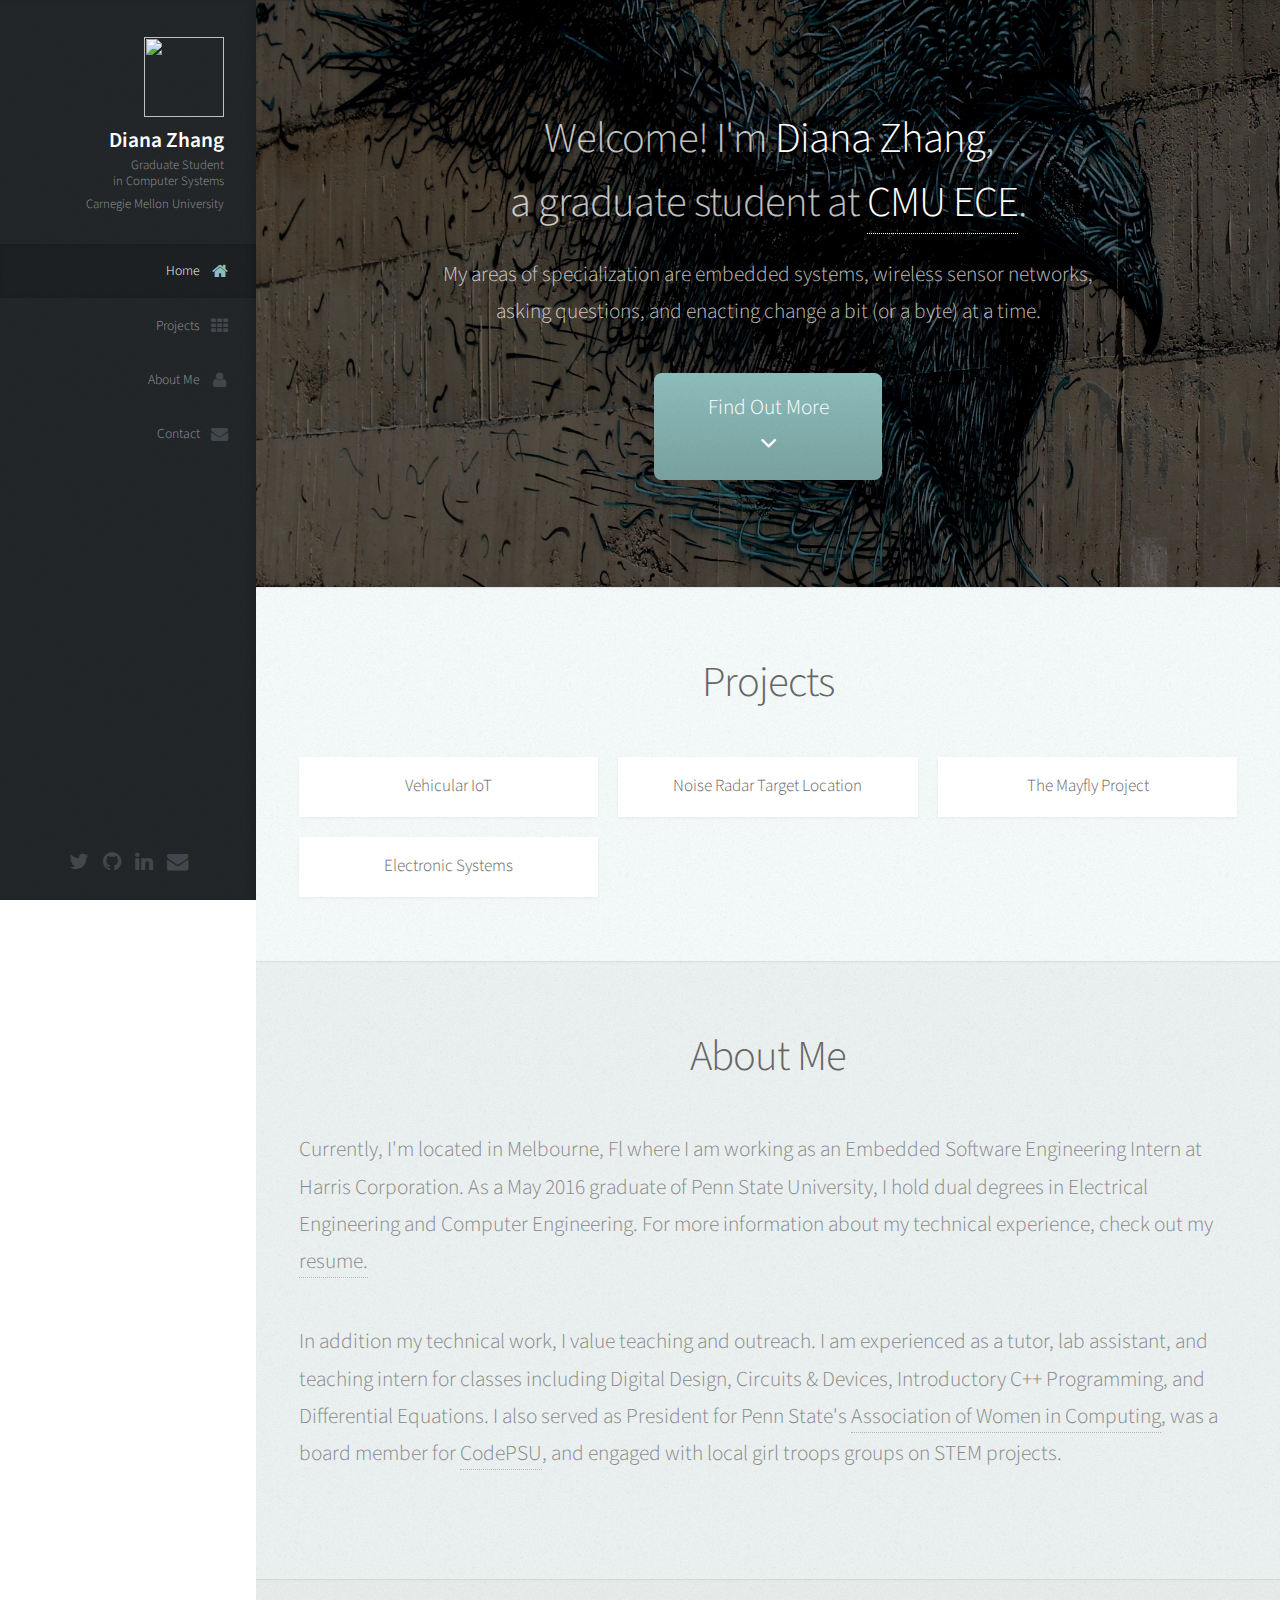
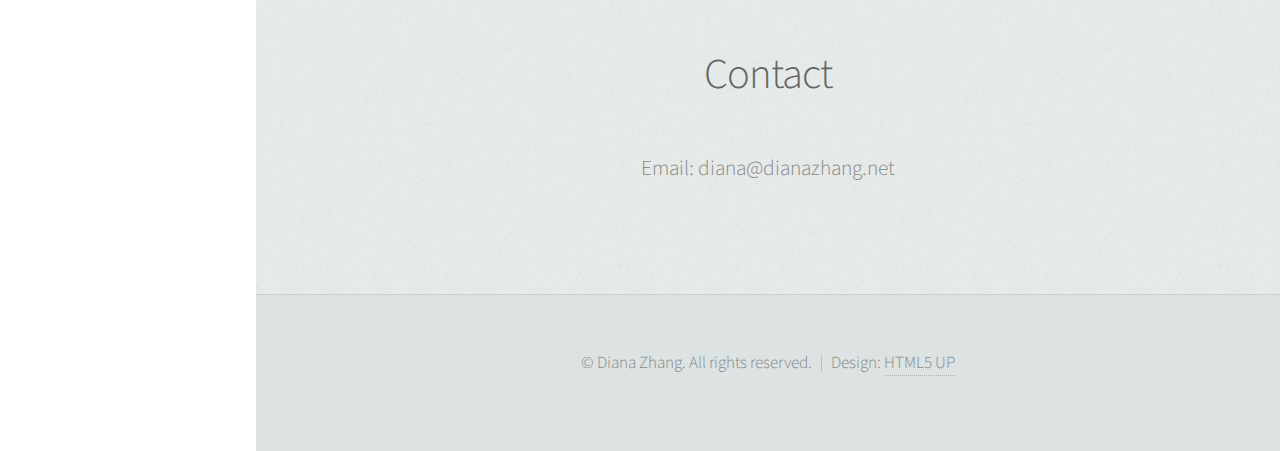
==== commit 4a26a3b7: "added image left and image right classes in css to improve mobile experience." ====
--- a/index.html
+++ b/index.html
@@ -93,9 +93,8 @@
 							</header>
 
 							<footer>
-								<li>
-								<a href="#projects" class="button scrolly">Find Out More <br> <span class="icon fa-angle-down">
-                                            </span> </a>
+								<a href="#projects" class="button scrolly">Find Out More
+                                    <br> <span class="icon fa-angle-down"></span></a>
 							</footer>
 
 						</div>
@@ -162,7 +161,7 @@
 
                             <!---a class="image featured" for full-sized image--->
 							<img src="https://dl.dropboxusercontent.com/s/x7k61qcnso31v6y/P8.jpg?dl=0" alt="" 
-                                witdth = "50%" align="right" style="PADDING-LEFT: 25px" style="PADDING-BOTTOM: 25px"/>
+                                class = "image right"/>
 
 							<p align = "left">Currently, I'm located in Melbourne, Fl where I am working as an Embedded Software 
                                 Engineering Intern at Harris Corporation. As a May 2016 graduate of Penn State University,
--- a/assets/css/main.css
+++ b/assets/css/main.css
@@ -1730,7 +1730,12 @@
 
 		.image.left {
 			float: left;
-			margin: 0 2em 2em 0;
+			margin: 0 25px 25px 0;
+		}
+
+		.image.right {
+			float: right;
+			margin: 0 0 25px 25px;
 		}
 
 		.image.centered {
@@ -2500,6 +2505,14 @@
 				padding: 0 15px 0 15px;
 			}
 
+            .image.left{
+                width: 100%;
+            }
+
+            .image.right{
+                width: 100%;
+            }
+
 		/* List */
 
 			ul.icons a {
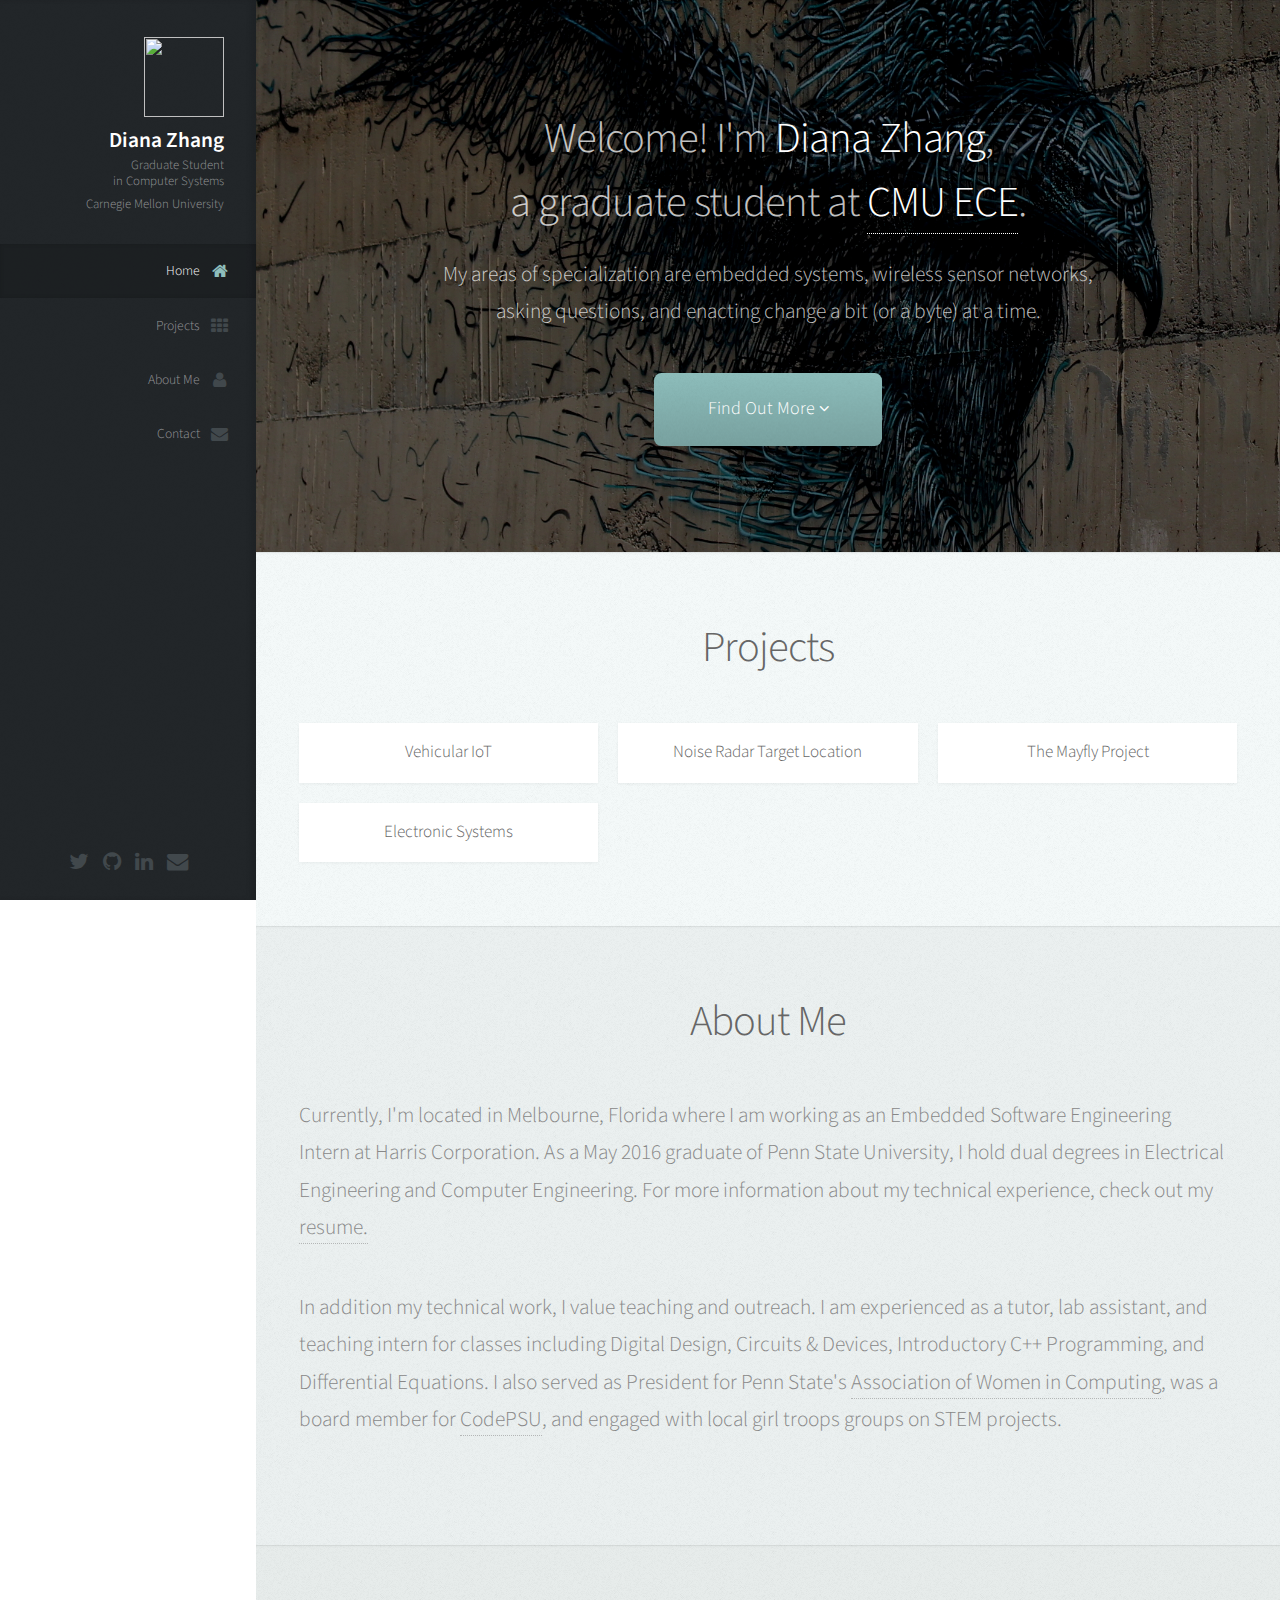
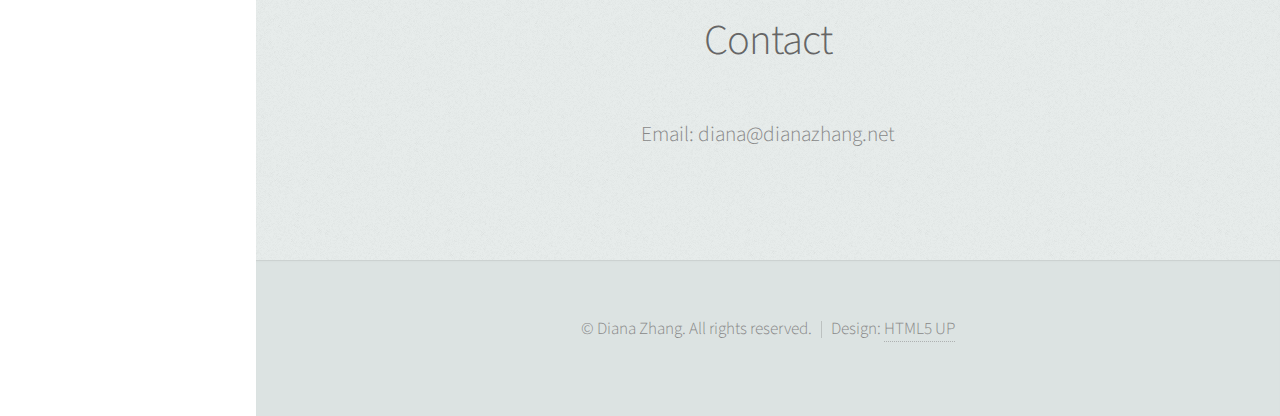
==== commit f56ad7ed: "Corrected a few typos, modified button" ====
--- a/index.html
+++ b/index.html
@@ -93,8 +93,8 @@
 							</header>
 
 							<footer>
-								<a href="#projects" class="button scrolly">Find Out More
-                                    <br> <span class="icon fa-angle-down"></span></a>
+								<a href="#projects" class="button scrolly"><font size="4">Find Out More</font>
+                                    <font size="2">  <span class="icon fa-angle-down"></span></font></a>
 							</footer>
 
 						</div>
@@ -163,7 +163,7 @@
 							<img src="https://dl.dropboxusercontent.com/s/x7k61qcnso31v6y/P8.jpg?dl=0" alt="" 
                                 class = "image right"/>
 
-							<p align = "left">Currently, I'm located in Melbourne, Fl where I am working as an Embedded Software 
+							<p align = "left">Currently, I'm located in Melbourne, Florida where I am working as an Embedded Software 
                                 Engineering Intern at Harris Corporation. As a May 2016 graduate of Penn State University,
                                 I hold dual degrees in Electrical Engineering and Computer Engineering. For more 
                                 information about my technical experience, check out my 
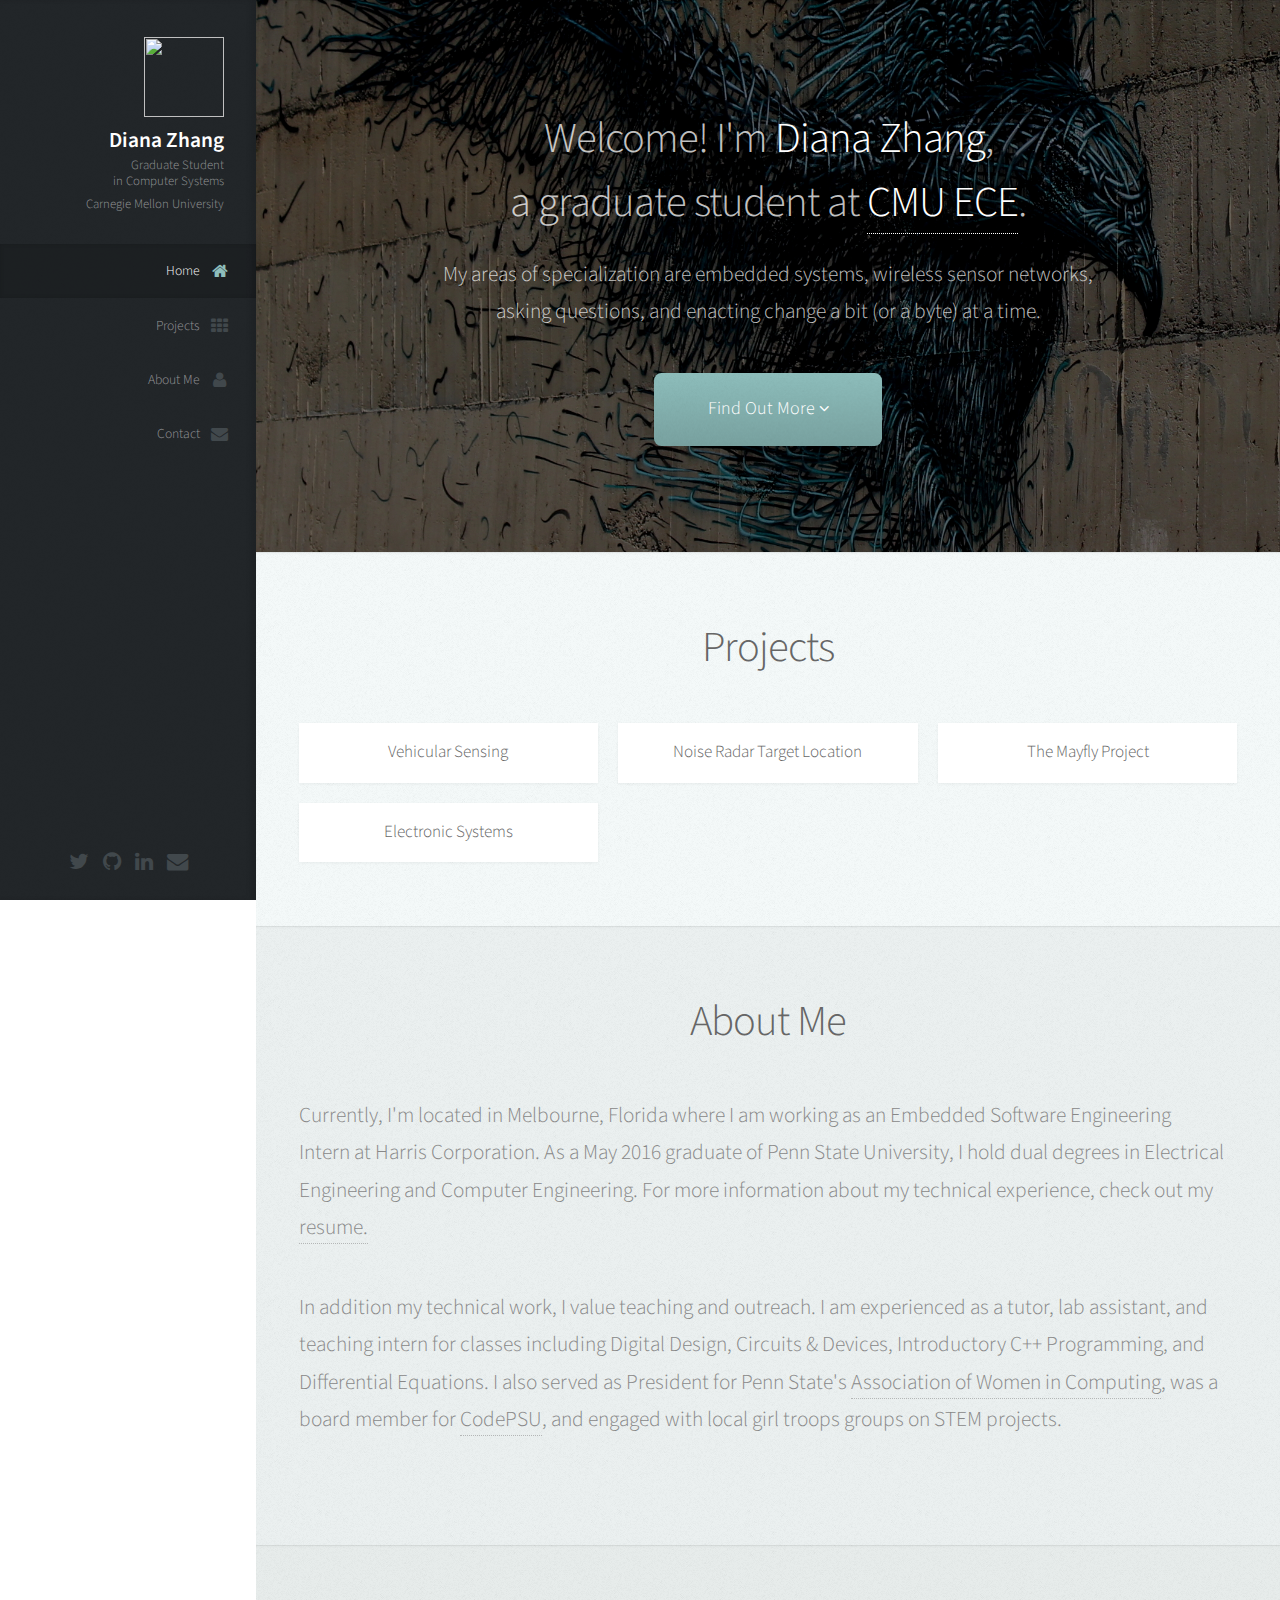
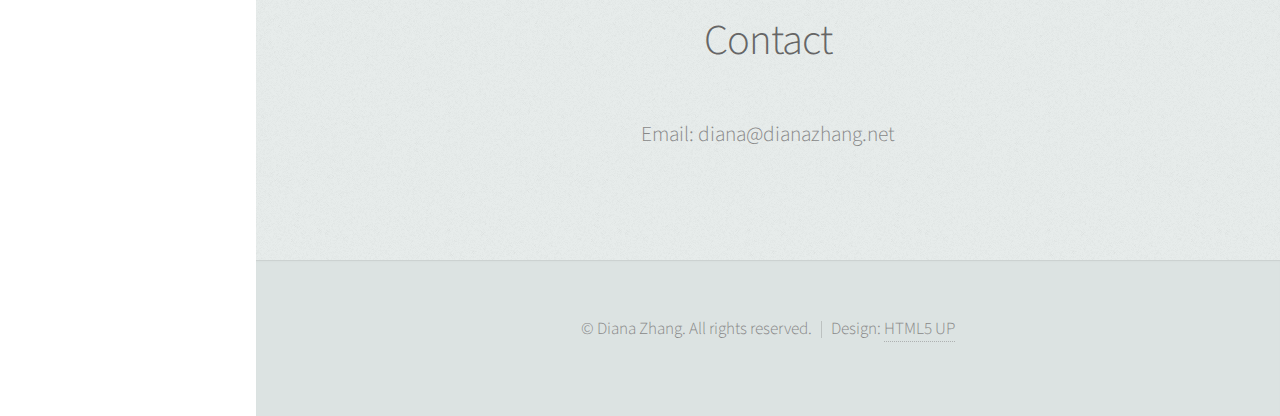
==== commit 3ec66aae: "Corrected Typoes" ====
--- a/index.html
+++ b/index.html
@@ -115,7 +115,7 @@
                                         <img src="https://dl.dropboxusercontent.com/s/acq4bq9bpv6w75b/luxury-black-car.jpg?dl=0" 
                                             alt="" /></a>
 										<header>
-											<h3>Vehicular IoT</h3>
+											<h3>Vehicular Sensing</h3>
 										</header>
 									</article>
 									<article class="item">
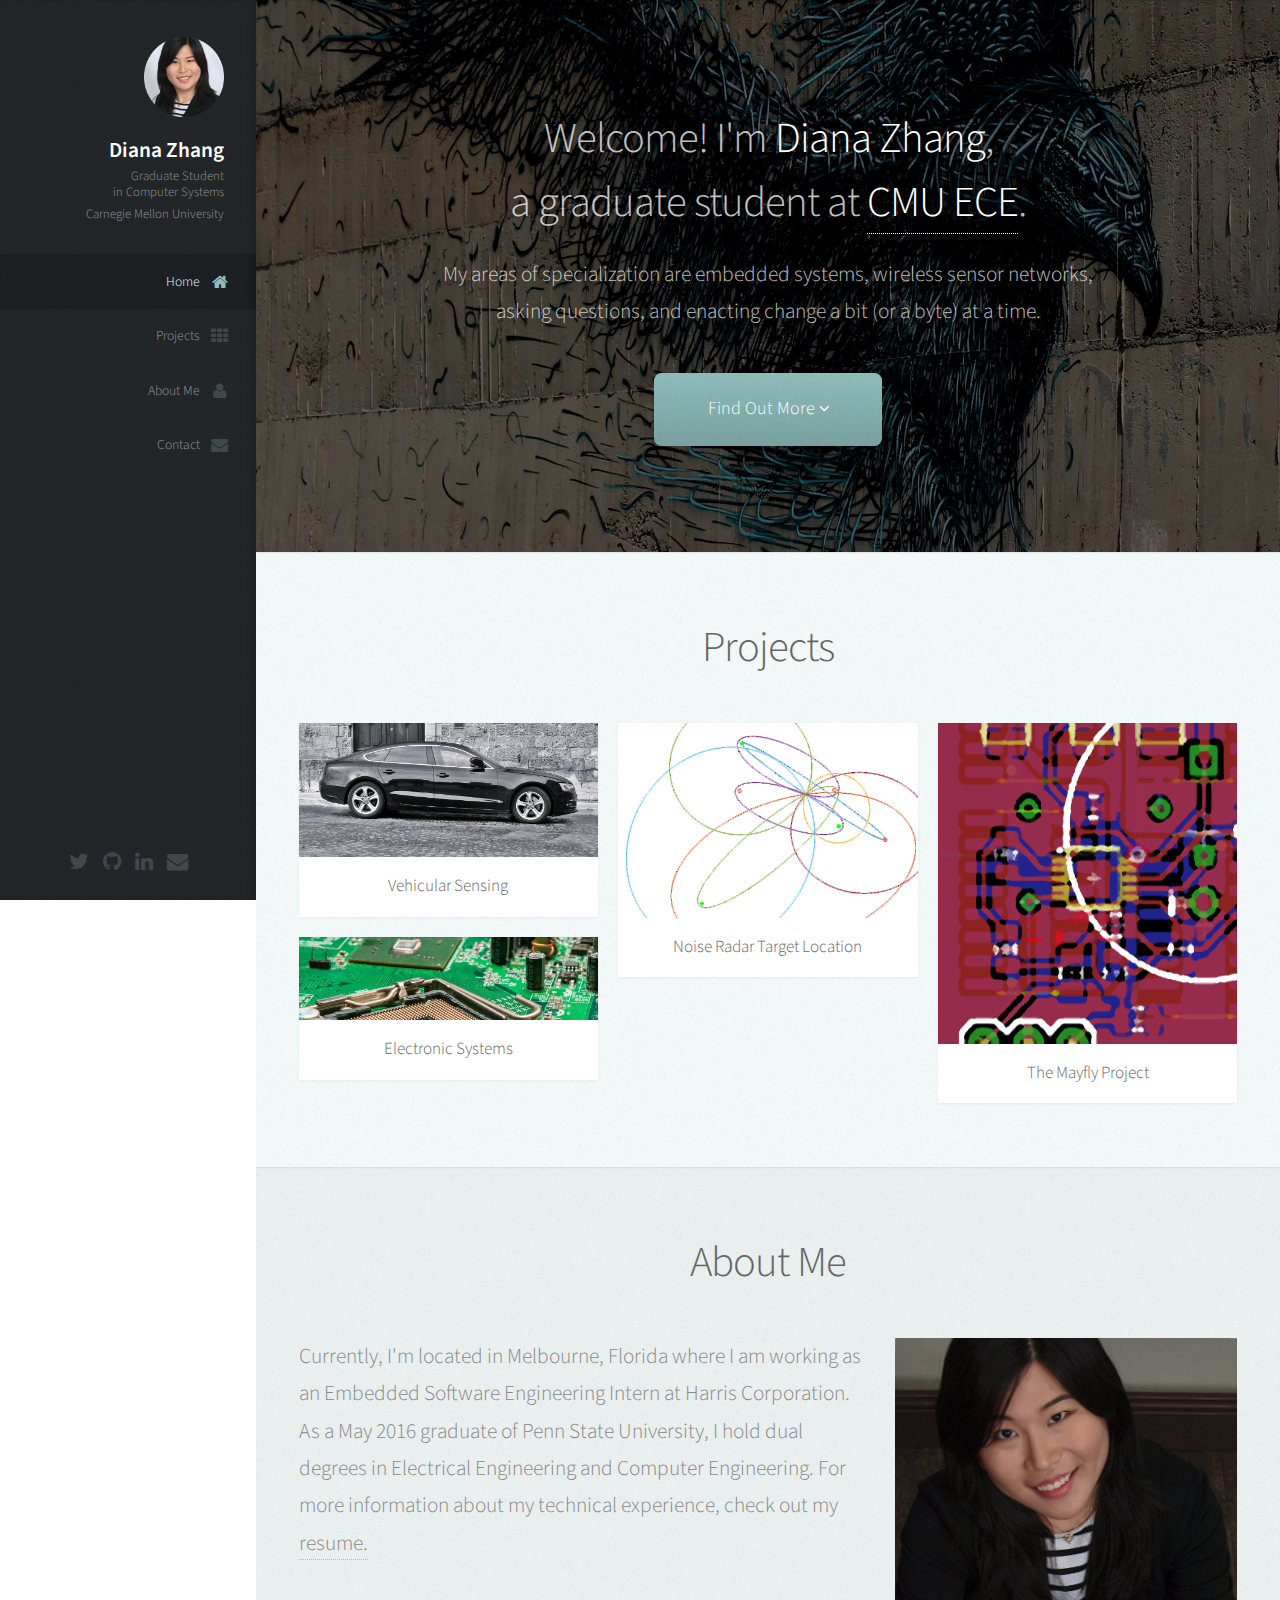
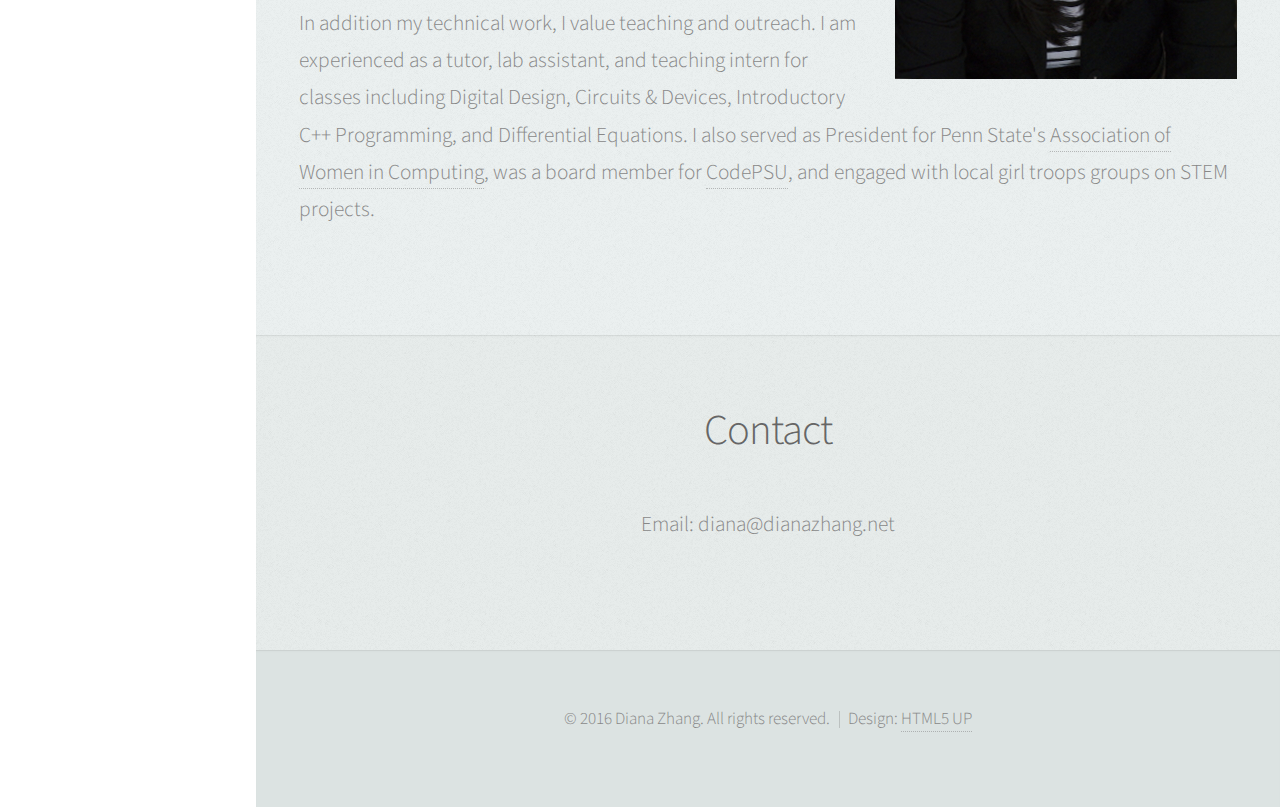
==== commit 86ee7a0f: "hosting images locally" ====
--- a/index.html
+++ b/index.html
@@ -24,8 +24,7 @@
 
 					<!-- Logo -->
 						<div id="logo">
-							<span class="image avatar80"><img src="https://dl.dropboxusercontent.com/s/f0fou4e1k6vtm6d/      
-                                avatar.png?dl=0" alt="" /></span>
+							<span class="image avatar80"><img src="images/avatar.png" alt="" /></span>
 							<h1 id="title">Diana Zhang</h1>
 							<p>Graduate Student<br>in Computer Systems</p>
                             <p>Carnegie Mellon University</p>
@@ -112,7 +111,7 @@
 								<div class="4u 12u$(mobile)">
 									<article class="item">
 										<a href="projects.html#VehicularIoT" class="image fit">
-                                        <img src="https://dl.dropboxusercontent.com/s/acq4bq9bpv6w75b/luxury-black-car.jpg?dl=0" 
+                                        <img src="images/luxury-black-car.jpg" 
                                             alt="" /></a>
 										<header>
 											<h3>Vehicular Sensing</h3>
@@ -120,7 +119,7 @@
 									</article>
 									<article class="item">
 										<a href="projects.html#ElecSystems" class="image fit">
-                                        <img src="https://dl.dropboxusercontent.com/s/0jbxux5ge0t4c4t/computer-electronics.jpg?dl=0" 
+                                        <img src="images/computer-electronics.jpg" 
                                             alt="" /></a>
 										<header>
 											<h3>Electronic Systems</h3>
@@ -130,7 +129,7 @@
 								<div class="4u 12u$(mobile)">
 									<article class="item">
 										<a href="projects.html#Radar" class="image fit">
-                                        <img src="https://dl.dropboxusercontent.com/s/670x7xo3cf5ruzh/MIMO.PNG?dl=0" alt="" /></a>
+                                        <img src="images/MIMO.PNG" alt="" /></a>
 										<header>
 											<h3>Noise Radar Target Location</h3>
 										</header>
@@ -139,7 +138,7 @@
 								<div class="4u 12u$(mobile)">
 									<article class="item">
 										<a href="projects.html#Mayfly" class="image fit">
-                                        <img src="https://dl.dropboxusercontent.com/s/jh57dhvp9ydpqen/MayflyBoard.png?dl=0" alt="" />
+                                        <img src="images/MayflyBoard.png" alt="" />
                                         </a>
 										<header>
 											<h3>The Mayfly Project</h3>
@@ -160,7 +159,7 @@
 							</header>
 
                             <!---a class="image featured" for full-sized image--->
-							<img src="https://dl.dropboxusercontent.com/s/x7k61qcnso31v6y/P8.jpg?dl=0" alt="" 
+							<img src="images/P8.jpg?dl=0" alt="" 
                                 class = "image right"/>
 
 							<p align = "left">Currently, I'm located in Melbourne, Florida where I am working as an Embedded Software 
@@ -199,7 +198,7 @@
 
 				<!-- Copyright -->
 					<ul class="copyright">
-						<li>&copy; Diana Zhang. All rights reserved.</li><li>Design: <a href="http://html5up.net">HTML5 UP</a></li>
+						<li>&copy; 2016 Diana Zhang. All rights reserved.</li><li>Design: <a href="http://html5up.net">HTML5 UP</a></li>
 					</ul>
 
 			</div>
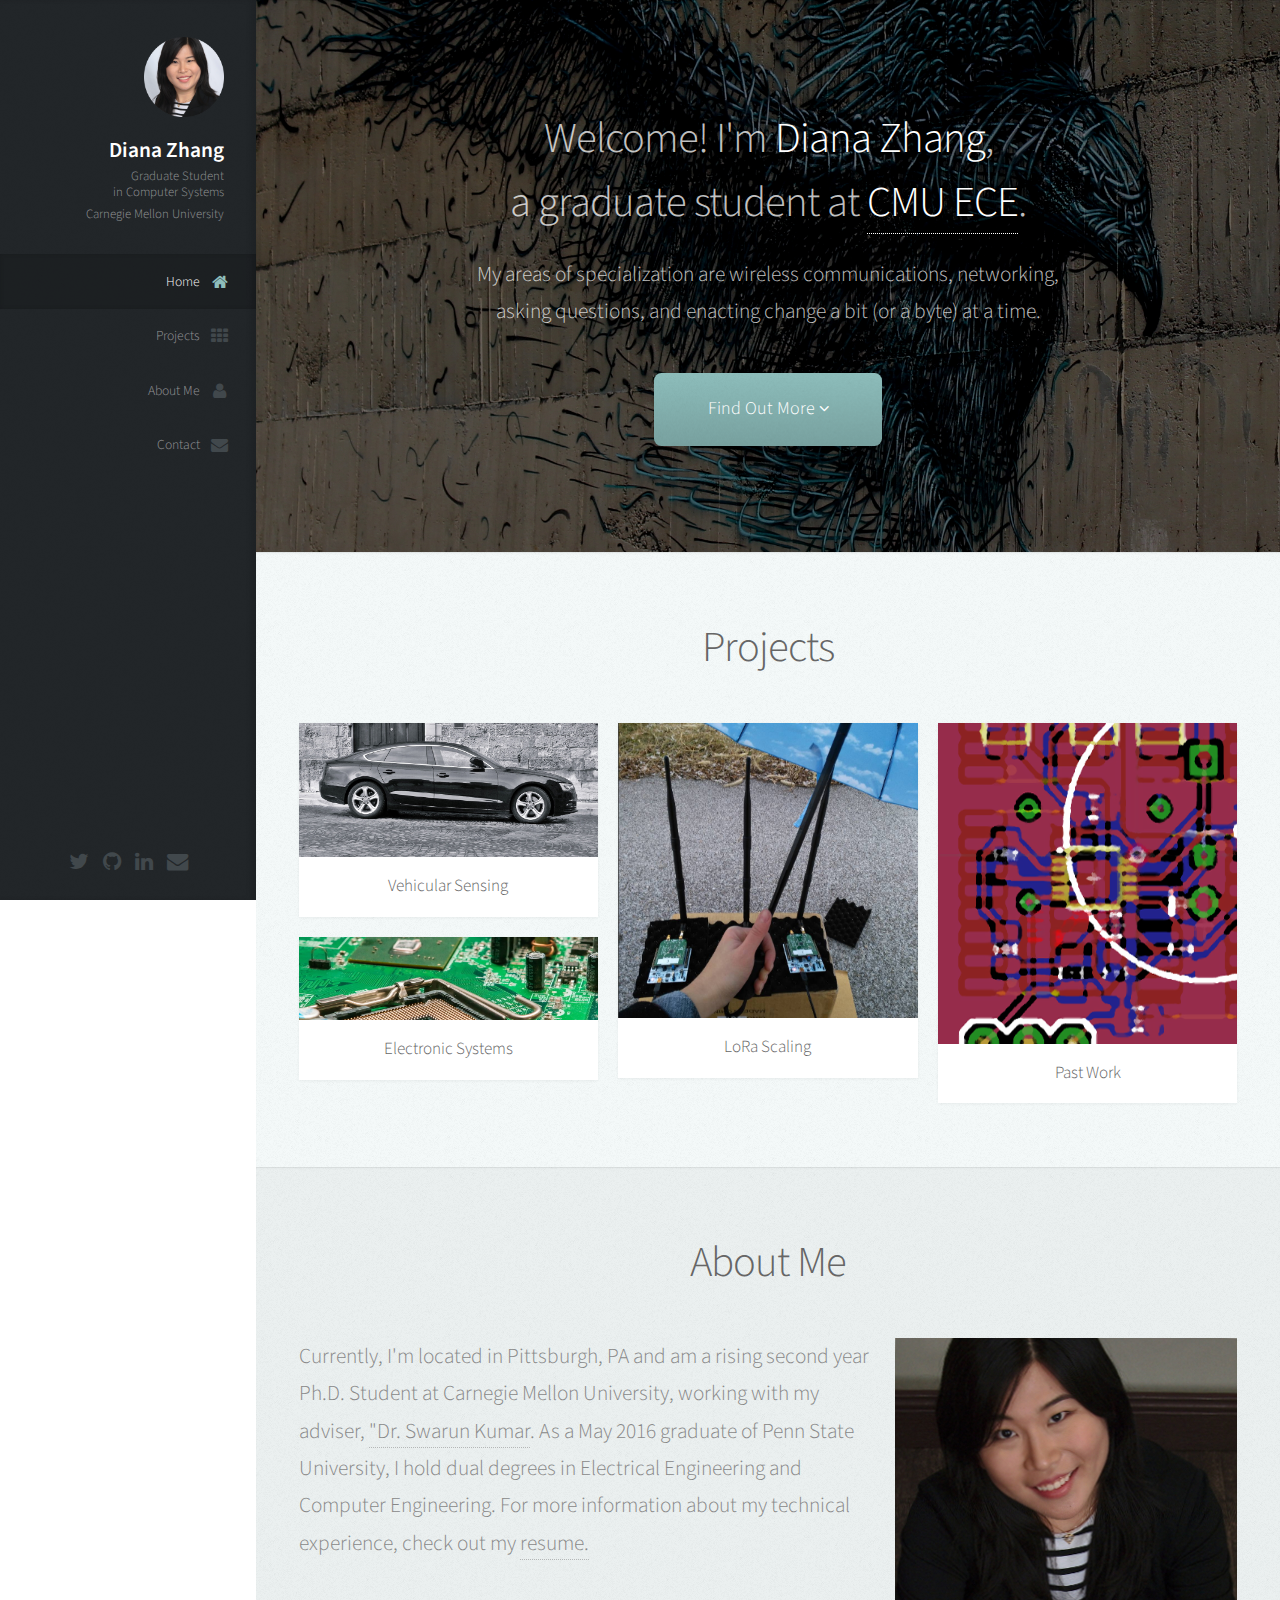
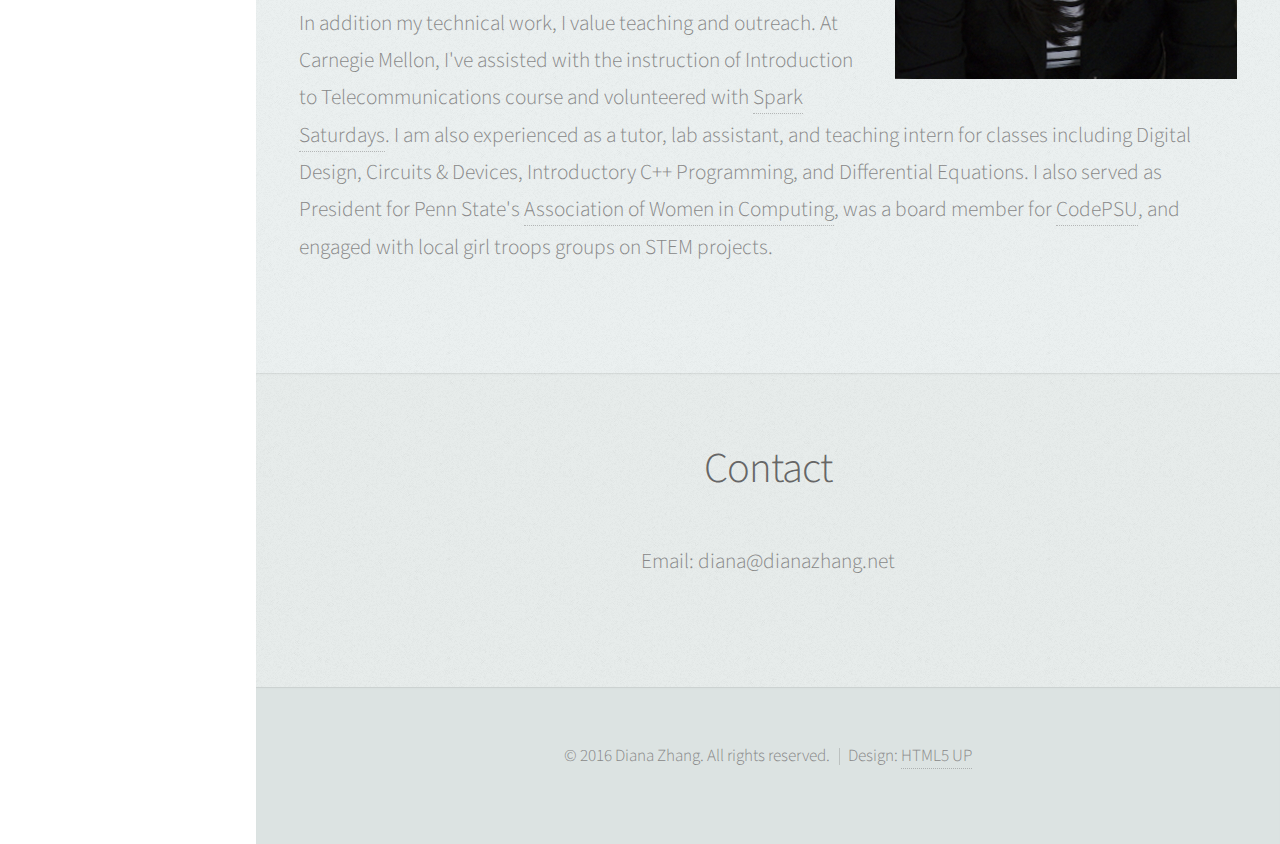
==== commit 177c9b75: "Website Content Updates on First-Year PhD work" ====
--- a/index.html
+++ b/index.html
@@ -87,7 +87,7 @@
 							<header>
 								<h2 class="alt">Welcome! I'm <strong>Diana Zhang</strong>,<br>
                                 a graduate student at <a href="http://www.ece.cmu.edu/">CMU ECE</a>.</h2>
-								<p>My areas of specialization are embedded systems, wireless sensor networks,<br>
+								<p>My areas of specialization are wireless communications, networking,<br>
                                 asking questions, and enacting change a bit (or a byte) at a time.</p>
 							</header>
 
@@ -128,20 +128,20 @@
 								</div>
 								<div class="4u 12u$(mobile)">
 									<article class="item">
-										<a href="projects.html#Radar" class="image fit">
-                                        <img src="images/MIMO.PNG" alt="" /></a>
-										<header>
-											<h3>Noise Radar Target Location</h3>
+										<a href="projects.html#ChOIR" class="image fit">
+                                        <img src="images/LoRaUmbrellas.png" alt="" /></a>
+										<header>
+											<h3>LoRa Scaling</h3>
 										</header>
 									</article>
 								</div>
 								<div class="4u 12u$(mobile)">
 									<article class="item">
-										<a href="projects.html#Mayfly" class="image fit">
+										<a href="projects.html#PastWork" class="image fit">
                                         <img src="images/MayflyBoard.png" alt="" />
                                         </a>
 										<header>
-											<h3>The Mayfly Project</h3>
+											<h3>Past Work</h3>
 										</header>
 									</article>
 								</div>
@@ -162,13 +162,15 @@
 							<img src="images/P8.jpg?dl=0" alt="" 
                                 class = "image right"/>
 
-							<p align = "left">Currently, I'm located in Melbourne, Florida where I am working as an Embedded Software 
-                                Engineering Intern at Harris Corporation. As a May 2016 graduate of Penn State University,
+							<p align = "left">Currently, I'm located in Pittsburgh, PA and am a rising second year Ph.D. Student at 
+                                Carnegie Mellon University, working with my adviser, <a href = "https://www.andrew.cmu.edu/user/
+                                swarunk/">"Dr. Swarun Kumar</a>. As a May 2016 graduate of Penn State University,
                                 I hold dual degrees in Electrical Engineering and Computer Engineering. For more 
                                 information about my technical experience, check out my 
                                 <a href="resume.pdf"> resume. </a></p>
 
-                            <p align = "left">In addition my technical work, I value teaching and outreach. I am experienced as
+                            <p align = "left">In addition my technical work, I value teaching and outreach. At Carnegie Mellon, I've 
+                                assisted with the instruction of Introduction to Telecommunications course and volunteered with <a href = "http://eceoutreach.ece.cmu.edu/spark-saturdays/program.html">Spark Saturdays</a>. I am also experienced as
                                 a tutor, lab assistant, and teaching intern for classes including Digital Design, 
                                 Circuits & Devices, Introductory C++ Programming, and Differential Equations. I also
                                 served as President for Penn State's <a href = "http://awc.cse.psu.edu/">Association of 
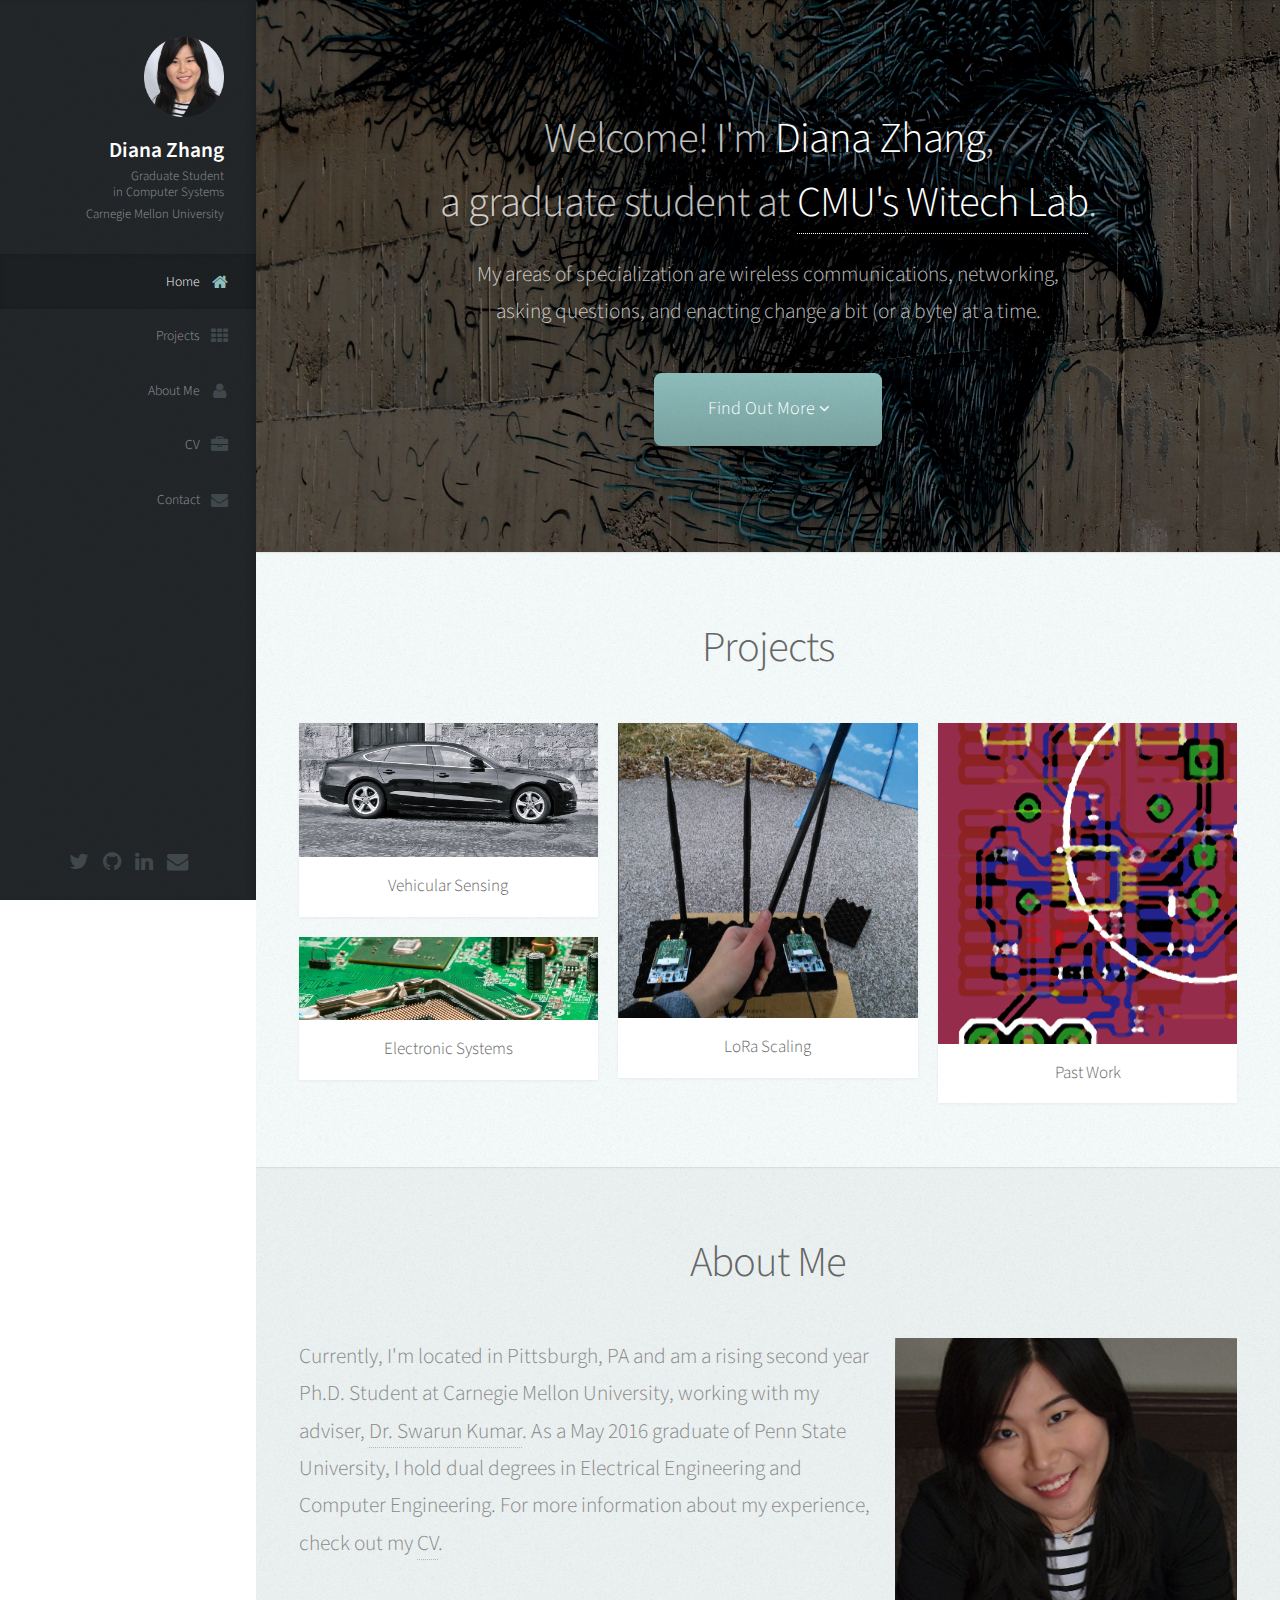
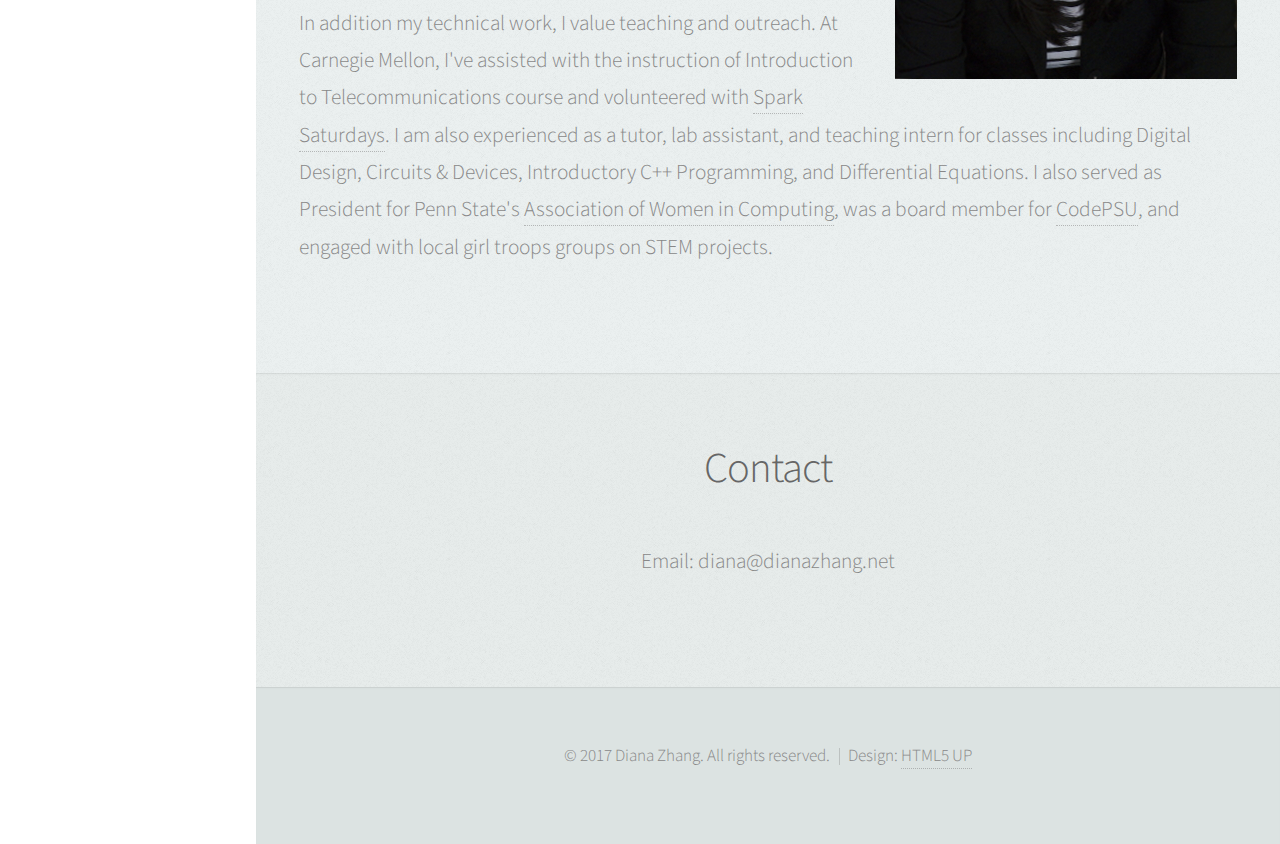
==== commit e16ee382: "Update" ====
--- a/index.html
+++ b/index.html
@@ -52,6 +52,8 @@
                                     <span class="icon fa-th">Projects</span></a></li>
 								<li><a href="#about" id="about-link" class="skel-layers-ignoreHref">
                                     <span class="icon fa-user">About Me</span></a></li>
+								<li><a href="DZhangCV.pdf" id="CV-link" class="skel-layers-ignoreHref">
+                                    <span class="icon fa-briefcase">CV</span></a></li>
 								<li><a href="#contact" id="contact-link" class="skel-layers-ignoreHref">
                                     <span class="icon fa-envelope">Contact</span></a></li>
 							</ul>
@@ -86,7 +88,7 @@
 
 							<header>
 								<h2 class="alt">Welcome! I'm <strong>Diana Zhang</strong>,<br>
-                                a graduate student at <a href="http://www.ece.cmu.edu/">CMU ECE</a>.</h2>
+                                a graduate student at <a href="http://www.witechlab.com/">CMU's Witech Lab</a>.</h2>
 								<p>My areas of specialization are wireless communications, networking,<br>
                                 asking questions, and enacting change a bit (or a byte) at a time.</p>
 							</header>
@@ -163,11 +165,9 @@
                                 class = "image right"/>
 
 							<p align = "left">Currently, I'm located in Pittsburgh, PA and am a rising second year Ph.D. Student at 
-                                Carnegie Mellon University, working with my adviser, <a href = "https://www.andrew.cmu.edu/user/
-                                swarunk/">"Dr. Swarun Kumar</a>. As a May 2016 graduate of Penn State University,
+                                Carnegie Mellon University, working with my adviser, <a href = "https://www.andrew.cmu.edu/user/swarunk/">Dr. Swarun Kumar</a>. As a May 2016 graduate of Penn State University,
                                 I hold dual degrees in Electrical Engineering and Computer Engineering. For more 
-                                information about my technical experience, check out my 
-                                <a href="resume.pdf"> resume. </a></p>
+                                information about my experience, check out my <a href="DZhangCV.pdf">CV</a>. </a></p>
 
                             <p align = "left">In addition my technical work, I value teaching and outreach. At Carnegie Mellon, I've 
                                 assisted with the instruction of Introduction to Telecommunications course and volunteered with <a href = "http://eceoutreach.ece.cmu.edu/spark-saturdays/program.html">Spark Saturdays</a>. I am also experienced as
@@ -200,7 +200,7 @@
 
 				<!-- Copyright -->
 					<ul class="copyright">
-						<li>&copy; 2016 Diana Zhang. All rights reserved.</li><li>Design: <a href="http://html5up.net">HTML5 UP</a></li>
+						<li>&copy; 2017 Diana Zhang. All rights reserved.</li><li>Design: <a href="http://html5up.net">HTML5 UP</a></li>
 					</ul>
 
 			</div>
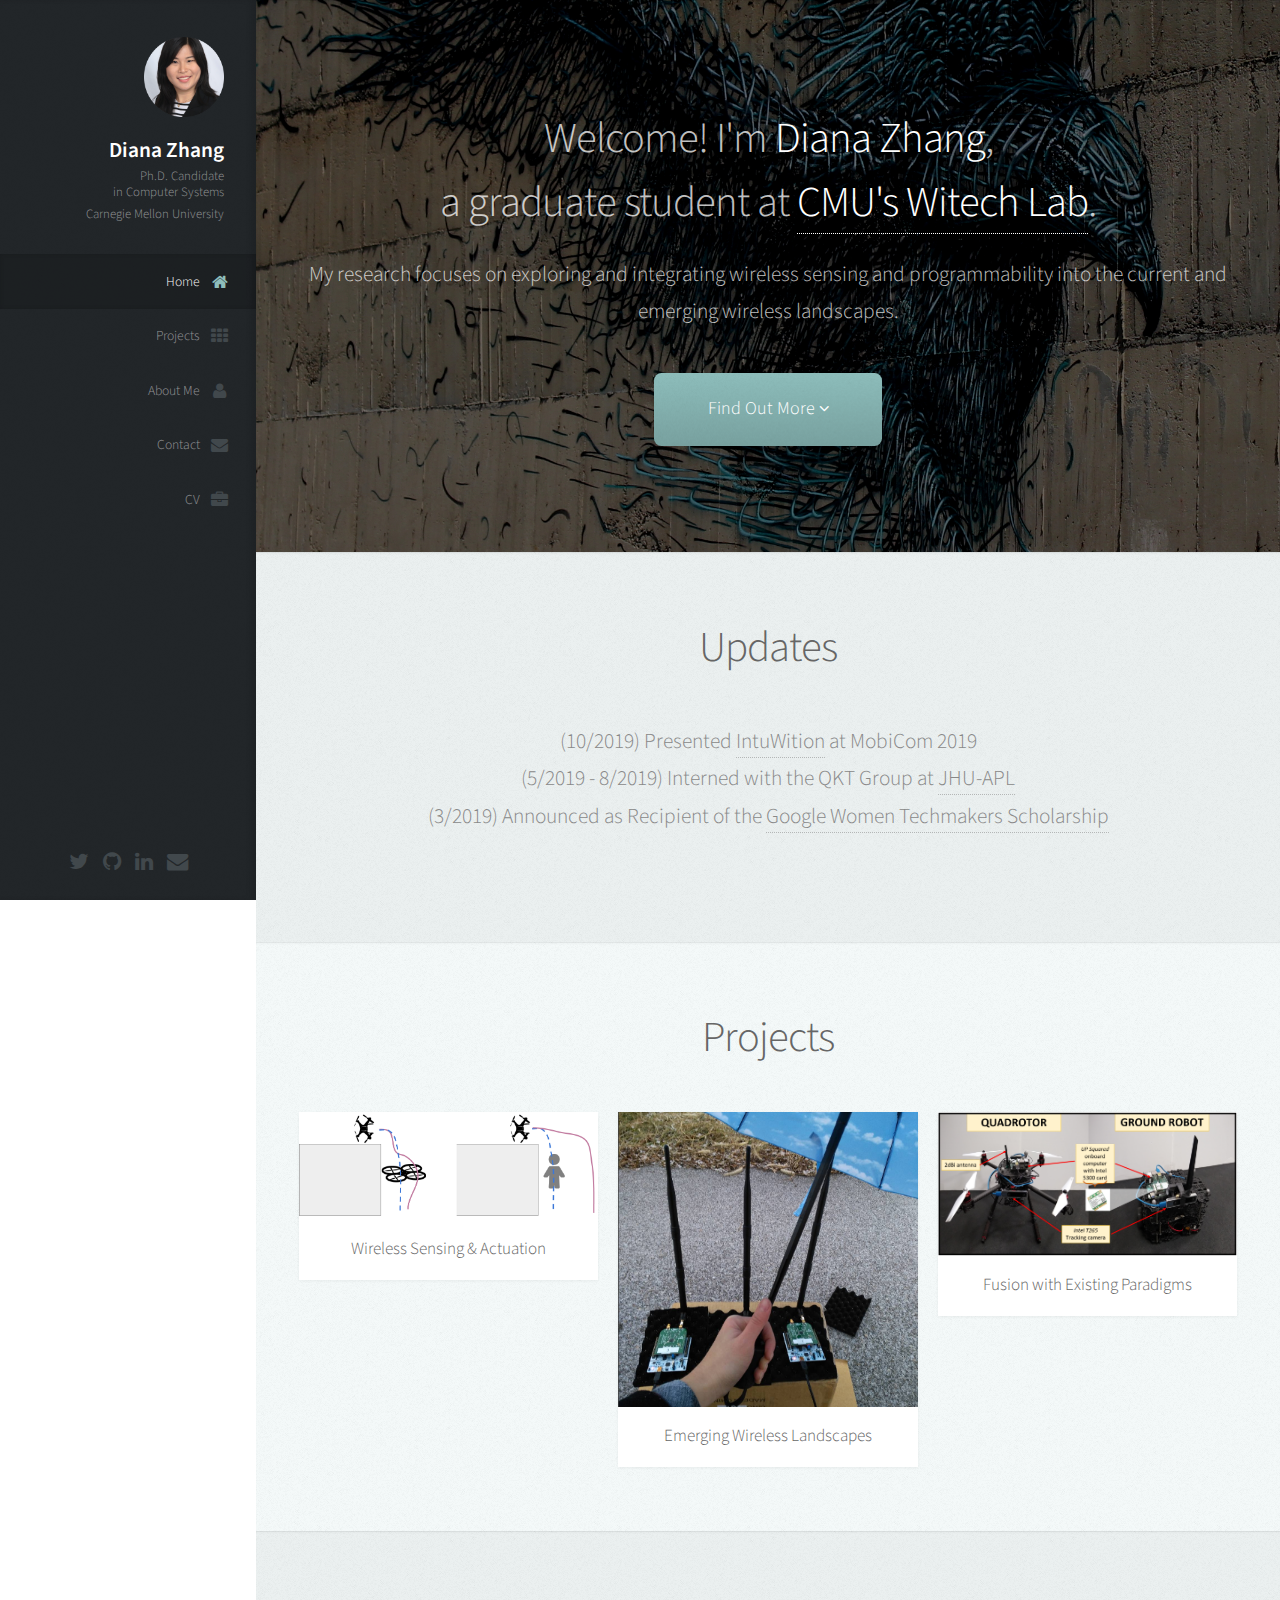
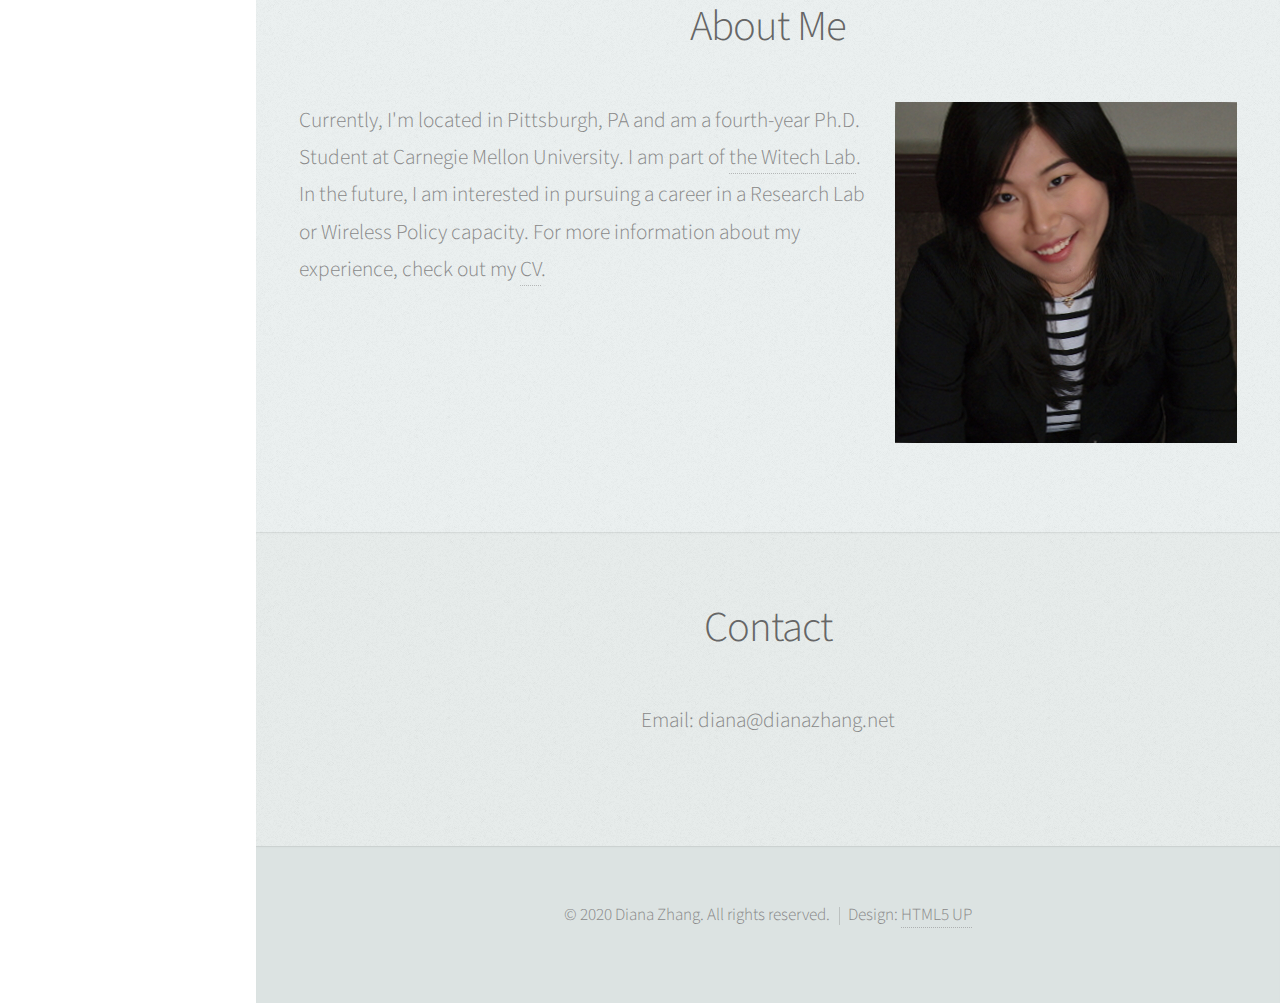
==== commit 5ffe28c2: "Update for current projects" ====
--- a/index.html
+++ b/index.html
@@ -26,7 +26,7 @@
 						<div id="logo">
 							<span class="image avatar80"><img src="images/avatar.png" alt="" /></span>
 							<h1 id="title">Diana Zhang</h1>
-							<p>Graduate Student<br>in Computer Systems</p>
+							<p>Ph.D. Candidate<br>in Computer Systems</p>
                             <p>Carnegie Mellon University</p>
 						</div>
 
@@ -52,10 +52,10 @@
                                     <span class="icon fa-th">Projects</span></a></li>
 								<li><a href="#about" id="about-link" class="skel-layers-ignoreHref">
                                     <span class="icon fa-user">About Me</span></a></li>
-								<li><a href="DZhangCV.pdf" id="CV-link" class="skel-layers-ignoreHref">
-                                    <span class="icon fa-briefcase">CV</span></a></li>
 								<li><a href="#contact" id="contact-link" class="skel-layers-ignoreHref">
                                     <span class="icon fa-envelope">Contact</span></a></li>
+								<li><a href="DZhangCV.pdf" id="CV-link" class="skel-layers-ignoreHref">
+										                <span class="icon fa-briefcase">CV</span></a></li
 							</ul>
 						</nav>
 
@@ -89,8 +89,8 @@
 							<header>
 								<h2 class="alt">Welcome! I'm <strong>Diana Zhang</strong>,<br>
                                 a graduate student at <a href="http://www.witechlab.com/">CMU's Witech Lab</a>.</h2>
-								<p>My areas of specialization are wireless communications, networking,<br>
-                                asking questions, and enacting change a bit (or a byte) at a time.</p>
+								<p>My research focuses on exploring and integrating wireless sensing and programmability
+									into the current and emerging wireless landscapes.</p>
 							</header>
 
 							<footer>
@@ -101,56 +101,67 @@
 						</div>
 					</section>
 
-				<!-- Portfolio -->
-					<section id="projects" class="two">
-						<div class="container">
-
-							<header>
-								<h2>Projects</h2>
-							</header>
-
-							<div class="row">
-								<div class="4u 12u$(mobile)">
-									<article class="item">
-										<a href="projects.html#VehicularIoT" class="image fit">
-                                        <img src="images/luxury-black-car.jpg" 
-                                            alt="" /></a>
-										<header>
-											<h3>Vehicular Sensing</h3>
-										</header>
-									</article>
-									<article class="item">
-										<a href="projects.html#ElecSystems" class="image fit">
-                                        <img src="images/computer-electronics.jpg" 
-                                            alt="" /></a>
-										<header>
-											<h3>Electronic Systems</h3>
-										</header>
-									</article>
+					<!-- News -->
+						<section id="updates" class="three">
+							<div class="container">
+
+								<header>
+									<h2>Updates</h2>
+								</header>
+
+								<ul>
+									<li> (10/2019) Presented <a href = https://www.witechlab.com/intuwition.html/>IntuWition</a> at MobiCom 2019 </li>
+									<li> (5/2019 - 8/2019) Interned with the QKT Group at <a href = https://www.jhuapl.edu/>JHU-APL</a></li>
+									<li> (3/2019) Announced as Recipient of the <a href = https://www.womentechmakers.com/> Google Women Techmakers Scholarship</a></li>
+								</ul>
+
+							</div>
+						</section>
+
+
+					<!-- Portfolio -->
+						<section id="projects" class="two">
+							<div class="container">
+
+								<header>
+									<h2>Projects</h2>
+								</header>
+
+								<div class="row">
+									<div class="4u 12u$(mobile)">
+										<article class="item">
+											<a href="projects.html#WirelessSensing" class="image fit">
+	                                        <img src="images/Drone_Diagram.png"
+	                                            alt="" /></a>
+											<header>
+												<h3>Wireless Sensing & Actuation</h3>
+											</header>
+										</article>
+									</div>
+									<div class="4u 12u$(mobile)">
+										<article class="item">
+											<a href="projects.html#EmergingLandscapes" class="image fit">
+	                                        <img src="images/LoRaUmbrellas.png"
+	                                            alt="" /></a>
+											<header>
+												<h3>Emerging Wireless Landscapes</h3>
+											</header>
+										</article>
+									</div>
+										<div class="4u 12u$(mobile)">
+										<article class="item">
+											<a href="projects.html#SensorFusion" class="image fit">
+	                                        <img src="images/hardware_setup_robots.PNG"
+	                                            alt="" /></a>
+											<header>
+												<h3>Fusion with Existing Paradigms</h3>
+											</header>
+										</article>
+									</div>
 								</div>
-								<div class="4u 12u$(mobile)">
-									<article class="item">
-										<a href="projects.html#ChOIR" class="image fit">
-                                        <img src="images/LoRaUmbrellas.png" alt="" /></a>
-										<header>
-											<h3>LoRa Scaling</h3>
-										</header>
-									</article>
-								</div>
-								<div class="4u 12u$(mobile)">
-									<article class="item">
-										<a href="projects.html#PastWork" class="image fit">
-                                        <img src="images/MayflyBoard.png" alt="" />
-                                        </a>
-										<header>
-											<h3>Past Work</h3>
-										</header>
-									</article>
-								</div>
+
 							</div>
-
-						</div>
-					</section>
+						</section>
 
 				<!-- About Me -->
 					<section id="about" class="three">
@@ -161,22 +172,13 @@
 							</header>
 
                             <!---a class="image featured" for full-sized image--->
-							<img src="images/P8.jpg?dl=0" alt="" 
+							<img src="images/P8.jpg?dl=0" alt=""
                                 class = "image right"/>
 
-							<p align = "left">Currently, I'm located in Pittsburgh, PA and am a rising second year Ph.D. Student at 
-                                Carnegie Mellon University, working with my adviser, <a href = "https://www.andrew.cmu.edu/user/swarunk/">Dr. Swarun Kumar</a>. As a May 2016 graduate of Penn State University,
-                                I hold dual degrees in Electrical Engineering and Computer Engineering. For more 
-                                information about my experience, check out my <a href="DZhangCV.pdf">CV</a>. </a></p>
-
-                            <p align = "left">In addition my technical work, I value teaching and outreach. At Carnegie Mellon, I've 
-                                assisted with the instruction of Introduction to Telecommunications course and volunteered with <a href = "http://eceoutreach.ece.cmu.edu/spark-saturdays/program.html">Spark Saturdays</a>. I am also experienced as
-                                a tutor, lab assistant, and teaching intern for classes including Digital Design, 
-                                Circuits & Devices, Introductory C++ Programming, and Differential Equations. I also
-                                served as President for Penn State's <a href = "http://awc.cse.psu.edu/">Association of 
-                                Women in Computing</a>, was a board member for <a href="http://codepsu.com/">CodePSU</a>, 
-                                and engaged with local girl troops groups on STEM projects. </p>
-
+							<p align = "left">Currently, I'm located in Pittsburgh, PA and am a fourth-year Ph.D. Student at
+                                Carnegie Mellon University. I am part of <a href="http://www.witechlab.com/">the Witech Lab</a>.
+																In the future, I am interested in pursuing a career in a Research Lab or Wireless Policy capacity.
+																For more information about my experience, check out my <a href="DZhangCV.pdf">CV</a>. </a></p>
 						</div>
 					</section>
 
@@ -200,7 +202,7 @@
 
 				<!-- Copyright -->
 					<ul class="copyright">
-						<li>&copy; 2017 Diana Zhang. All rights reserved.</li><li>Design: <a href="http://html5up.net">HTML5 UP</a></li>
+						<li>&copy; 2020 Diana Zhang. All rights reserved.</li><li>Design: <a href="http://html5up.net">HTML5 UP</a></li>
 					</ul>
 
 			</div>
